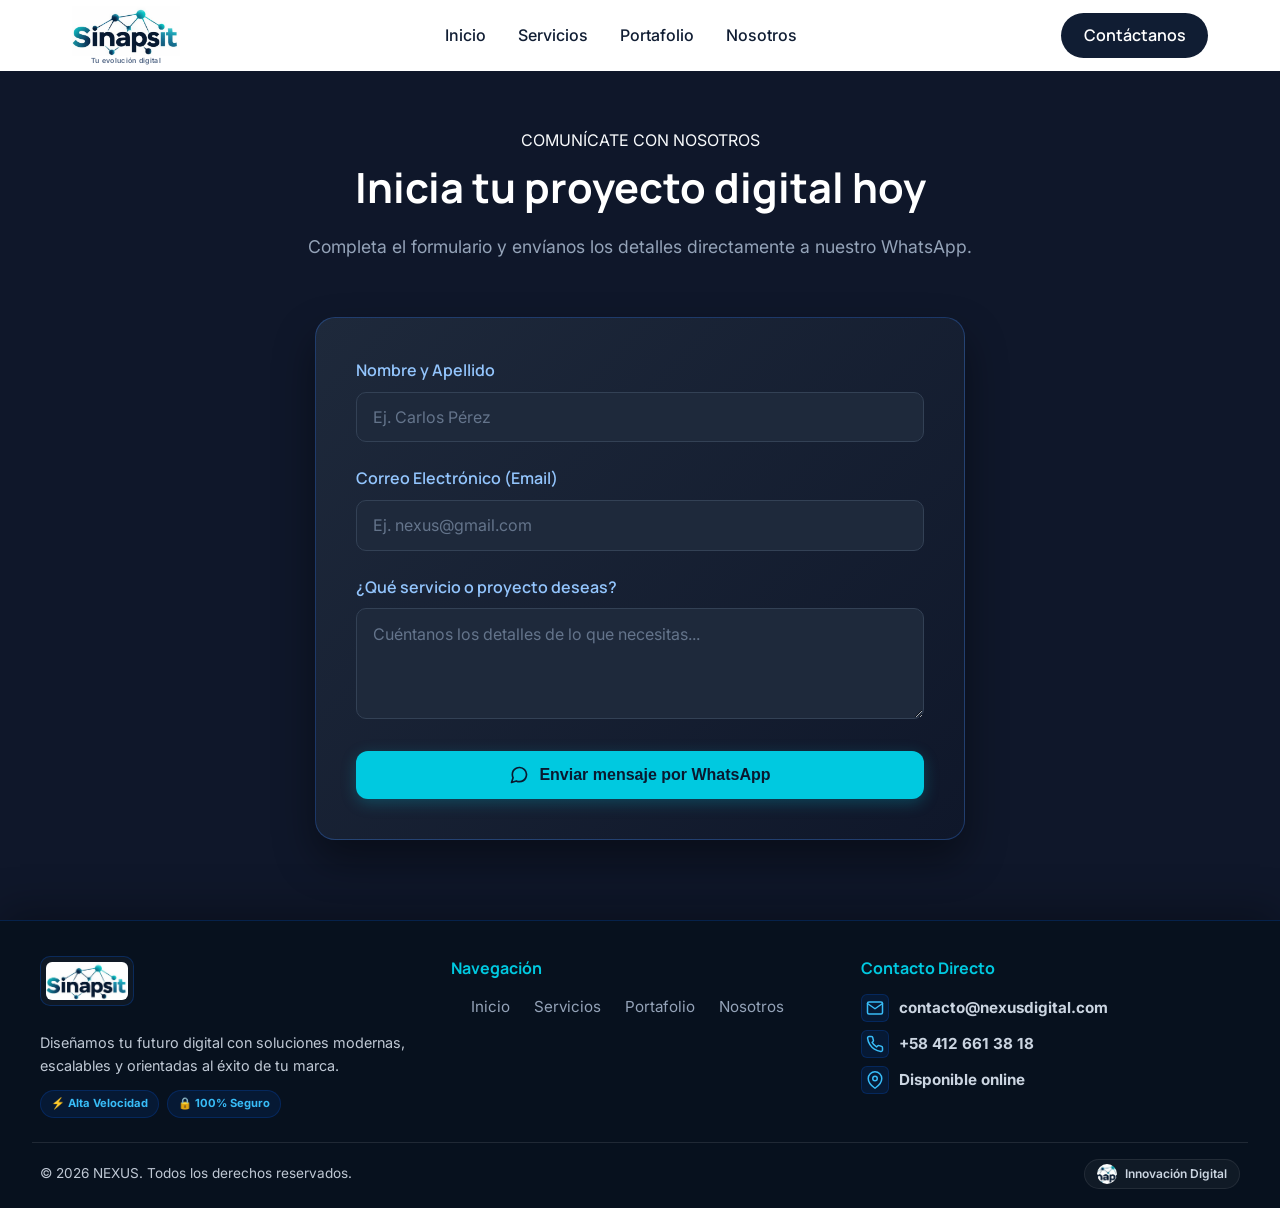
==== contacto.html @ a7766bc5 "actualizacionnombre" ====
<!DOCTYPE html>
<html lang="es">
<head>
    <meta charset="UTF-8">
    <meta name="viewport" content="width=device-width, initial-scale=1.0">
    <title>Contacto - NEXUS</title>
    <link rel="preconnect" href="https://fonts.googleapis.com">
    <link rel="preconnect" href="https://fonts.gstatic.com" crossorigin>
    <link href="https://fonts.googleapis.com/css2?family=Inter:wght@400;500;600&family=Manrope:wght@600;700;800&display=swap" rel="stylesheet">
    <link rel="stylesheet" href="style.css">
    <link rel="icon" type="image/jpeg" href="img/8.jpeg">
    <style>
        /* Estilo para el botón de WhatsApp idéntico al botón 'Comienza ahora' del inicio */
        .btn-whatsapp-custom {
            background: #00c9e0 !important; /* Azul claro */
            color: #0a192f !important;
            border: none;
            font-weight: 700;
            display: flex;
            align-items: center;
            justify-content: center;
            gap: 10px;
            padding: 14px 28px;
            border-radius: 12px;
            cursor: pointer;
            width: 100%;
            font-size: 1rem;
            transition: all 0.3s ease !important;
            box-shadow: 0 4px 15px rgba(0, 201, 224, 0.25);
        }

        .btn-whatsapp-custom:hover,
        .btn-whatsapp-custom:active {
            background: #ffffff !important; /* Cambia a blanco */
            color: #0a192f !important;
            box-shadow: 0 6px 20px rgba(255, 255, 255, 0.4);
            transform: translateY(-2px);
        }
    </style>
</head>
<body class="contact-page-body">

    <!-- HEADER / NAVEGACIÓN -->
    <header class="header" id="header">
        <div class="nav-container">
            <a href="index.html" class="logo">
                <div class="logo-wrapper-custom">
                   <img src="img/8.jpeg" alt="NEXUS Logo" class="logo-img">
                    <span class="logo-text-subtitle">Tu evolución digital</span>
                </div>
            </a>
            <nav class="nav-menu" id="navMenu">
                <a href="index.html" class="nav-link">Inicio</a>
                <a href="servicios.html" class="nav-link">Servicios</a>
                <a href="portafolio.html" class="nav-link">Portafolio</a>
                <a href="nosotros.html" class="nav-link">Nosotros</a>
                <a href="contacto.html" class="nav-link mobile-only-link active">Contáctanos</a>
            </nav>
            <a href="contacto.html" class="btn-contacto active">Contáctanos</a>
            <div class="menu-toggle" id="menuToggle">
                <span></span>
                <span></span>
                <span></span>
            </div>
        </div>
    </header>

    <!-- SECCIÓN DE CONTACTO CON ANIMACIONES DINÁMICAS -->
    <main class="page-container" style="padding: 8rem 1rem 5rem 1rem;">
        <div class="section-title contact-title-anim">
            <span class="badge-subtitle">COMUNÍCATE CON NOSOTROS</span>
            <h2 style="color: #ffffff;">Inicia tu proyecto digital hoy</h2>
            <p style="color: #94a3b8;">Completa el formulario y envíanos los detalles directamente a nuestro WhatsApp.</p>
        </div>

        <div class="contact-form-container-blue contact-form-anim">
            <form id="whatsappForm" class="modern-form-blue">
                <div class="form-group">
                    <label for="nombre">Nombre y Apellido</label>
                    <input type="text" id="nombre" placeholder="Ej. Carlos Pérez" required>
                </div>

                <div class="form-group">
                    <label for="email">Correo Electrónico (Email)</label>
                    <input type="email" id="email" placeholder="Ej. nexus@gmail.com" required>
                </div>

                <div class="form-group">
                    <label for="desea">¿Qué servicio o proyecto deseas?</label>
                    <textarea id="desea" rows="4" placeholder="Cuéntanos los detalles de lo que necesitas..." required></textarea>
                </div>

                <button type="submit" class="btn-whatsapp-custom">
                    <!-- Icono SVG de WhatsApp -->
                    <svg xmlns="http://www.w3.org/2000/svg" width="20" height="20" viewBox="0 0 24 24" fill="none" stroke="currentColor" stroke-width="2" stroke-linecap="round" stroke-linejoin="round"><path d="M21 11.5a8.38 8.38 0 0 1-.9 3.8 8.5 8.5 0 0 1-7.6 4.7 8.38 8.38 0 0 1-3.8-.9L3 21l1.9-5.7a8.38 8.38 0 0 1-.9-3.8 8.5 8.5 0 0 1 4.7-7.6 8.38 8.38 0 0 1 3.8-.9h.5a8.48 8.48 0 0 1 8 8v.5z"></path></svg>
                    Enviar mensaje por WhatsApp
                </button>
            </form>
        </div>
    </main>

    <!-- FOOTER MODERNO E INTERACTIVO -->
    <footer class="footer interactive-footer" id="contacto">
        <div class="footer-container">
            <div class="footer-brand footer-anim-item">
                <div class="footer-logo-box">
                    <img src="img/8.jpeg" alt="NEXUS Logo Principal" class="footer-logo-img">
                </div>
                <p>Diseñamos tu futuro digital con soluciones modernas, escalables y orientadas al éxito de tu marca.</p>
                <div class="footer-social-badges">
                    <span class="social-badge">⚡ Alta Velocidad</span>
                    <span class="social-badge">🔒 100% Seguro</span>
                </div>
            </div>
            
            <div class="footer-links footer-anim-item">
                <h4>Navegación</h4>
                <a href="index.html" class="footer-link-fx"><span>&rarr;</span> Inicio</a>
                <a href="servicios.html" class="footer-link-fx"><span>&rarr;</span> Servicios</a>
                <a href="portafolio.html" class="footer-link-fx"><span>&rarr;</span> Portafolio</a>
                <a href="nosotros.html" class="footer-link-fx"><span>&rarr;</span> Nosotros</a>
            </div>
            
            <div class="footer-contact footer-anim-item">
                <h4>Contacto Directo</h4>
                <p class="footer-contact-item">
                    <span class="contact-icon-wrap">
                        <svg xmlns="http://www.w3.org/2000/svg" width="18" height="18" viewBox="0 0 24 24" fill="none" stroke="currentColor" stroke-width="2" stroke-linecap="round" stroke-linejoin="round"><path d="M4 4h16c1.1 0 2 .9 2 2v12c0 1.1-.9 2-2 2H4c-1.1 0-2-.9-2-2V6c0-1.1.9-2 2-2z"></path><polyline points="22,6 12,13 2,6"></polyline></svg>
                    </span> 
                    <strong>contacto@nexusdigital.com</strong>
                </p>
                <p class="footer-contact-item">
                    <span class="contact-icon-wrap">
                        <svg xmlns="http://www.w3.org/2000/svg" width="18" height="18" viewBox="0 0 24 24" fill="none" stroke="currentColor" stroke-width="2" stroke-linecap="round" stroke-linejoin="round"><path d="M22 16.92v3a2 2 0 0 1-2.18 2 19.79 19.79 0 0 1-8.63-3.07 19.5 19.5 0 0 1-6-6 19.79 19.79 0 0 1-3.07-8.67A2 2 0 0 1 4.11 2h3a2 2 0 0 1 2 1.72 12.84 12.84 0 0 0 .7 2.81 2 2 0 0 1-.45 2.11L8.09 9.91a16 16 0 0 0 6 6l1.27-1.27a2 2 0 0 1 2.11-.45 12.84 12.84 0 0 0 2.81.7A2 2 0 0 1 22 16.92z"></path></svg>
                    </span> 
                    <strong>+58 412 661 38 18</strong>
                </p>
                <p class="footer-contact-item">
                    <span class="contact-icon-wrap">
                        <svg xmlns="http://www.w3.org/2000/svg" width="18" height="18" viewBox="0 0 24 24" fill="none" stroke="currentColor" stroke-width="2" stroke-linecap="round" stroke-linejoin="round"><path d="M21 10c0 7-9 13-9 13s-9-6-9-13a9 9 0 0 1 18 0z"></path><circle cx="12" cy="10" r="3"></circle></svg>
                    </span> 
                    <strong>Disponible online</strong>
                </p>
            </div>
        </div>
        
        <div class="footer-bottom">
            <div class="footer-bottom-content">
                <p>&copy; 2026 NEXUS. Todos los derechos reservados.</p>
                <div class="footer-secondary-logo">
                    <img src="img/8.jpeg" alt="NEXUS Sello" class="footer-mini-badge-logo">
                    <span>Innovación Digital</span>
                </div>
            </div>
        </div>
    </footer>

    <!-- SCRIPT PRINCIPAL PARA EL MENÚ HAMBURGUESA Y ENVÍO A WHATSAPP -->
    <script src="script.js"></script>
    <script>
        document.getElementById('whatsappForm').addEventListener('submit', function(e) {
            e.preventDefault();

            const nombre = document.getElementById('nombre').value;
            const email = document.getElementById('email').value;
            const desea = document.getElementById('desea').value;
            const telefono = "584126613818"; // Número de contacto configurado[cite: 5]

            const mensaje = `Hola, mi nombre es *${nombre}*.\nMi correo es: *${email}*.\n\n¿Qué servicio o proyecto deseo?\n_${desea}_`;
            const urlWhatsApp = `https://wa.me/${telefono}?text=${encodeURIComponent(mensaje)}`;

            window.open(urlWhatsApp, '_blank');
        });
    </script>
</body>
</html>
---- style.css ----
/* VARIABLES DE DISEÑO (Guía de Identidad NEXUS) */
:root {
    --azul-marino: #101D33;
    --turquesa: #00C9E0;
    --gris-plata: #BFC8D4;
    --blanco: #FFFFFF;
    --font-titles: 'Manrope', sans-serif;
    --font-text: 'Inter', sans-serif;
}

/* RESET Y ESTILOS GLOBALES */
* {
    margin: 0;
    padding: 0;
    box-sizing: border-box;
}

html {
    scroll-behavior: smooth;
}

body {
    font-family: var(--font-text);
    background-color: var(--blanco);
    color: var(--azul-marino);
    line-height: 1.6;
    overflow-x: hidden;
}

h1, h2, h3, h4 {
    font-family: var(--font-titles);
}

img {
    max-width: 100%;
    height: auto;
    display: block;
}

/* HEADER Y NAVEGACIÓN */
.header {
    position: fixed;
    top: 0;
    left: 0;
    width: 100%;
    background-color: var(--blanco);
    box-shadow: 0 2px 10px rgba(16, 29, 51, 0.05);
    z-index: 1000;
    transition: all 0.3s ease;
}

.nav-container {
    max-width: 1200px;
    margin: 0 auto;
    padding: 0.4rem 2rem;
    display: flex;
    align-items: center;
    justify-content: space-between;
}

.logo {
    text-decoration: none;
    display: flex;
    align-items: center;
}

.logo-wrapper-custom {
    display: flex;
    flex-direction: column;
    align-items: center;
    text-align: center;
}

.logo-wrapper-custom .logo-img {
    height: 50px;
    width: auto;
    object-fit: contain;
}

.logo-text-subtitle {
    font-family: var(--font-text);
    font-size: 7px;
    font-weight: 600;
    color: #556987;
    letter-spacing: 0.3px;
    white-space: nowrap;
    line-height: 1;
    margin-top: 1px;
}

.nav-menu {
    display: flex;
    gap: 2rem;
    align-items: center;
}

.nav-link {
    text-decoration: none;
    color: var(--azul-marino);
    font-weight: 500;
    transition: color 0.3s;
}

.nav-link:hover, .nav-link.active {
    color: var(--turquesa);
}

.btn-contacto {
    background-color: var(--azul-marino);
    color: var(--blanco);
    padding: 0.6rem 1.4rem;
    border-radius: 50px;
    text-decoration: none;
    font-family: var(--font-titles);
    font-weight: 600;
    transition: background 0.3s;
}

.btn-contacto:hover {
    background-color: var(--turquesa);
    color: var(--azul-marino);
}

.menu-toggle {
    display: none;
    flex-direction: column;
    gap: 5px;
    cursor: pointer;
}

.menu-toggle span {
    width: 25px;
    height: 3px;
    background-color: var(--azul-marino);
    transition: 0.3s;
}

/* CONTENEDORES Y TÍTULOS GENERALES */
.page-container {
    padding: 9rem 1.5rem 5rem;
    max-width: 1200px;
    margin: 0 auto;
    width: 100%;
}

.section-title {
    text-align: center;
    margin-bottom: 3.5rem;
}

.section-title h2 {
    font-size: clamp(2rem, 4vw, 2.6rem);
    color: var(--azul-marino);
    margin-bottom: 0.8rem;
}

.section-title p {
    color: #556987;
    font-size: 1.1rem;
}

/* SECCIÓN HERO (INDEX) */
.hero {
    position: relative;
    color: var(--blanco);
    padding: 9rem 1.5rem 5rem;
    min-height: 90vh;
    display: flex;
    align-items: center;
    overflow: hidden;
}

.hero-slider {
    position: absolute;
    top: 0;
    left: 0;
    width: 100%;
    height: 100%;
    z-index: 1;
}

.slide {
    position: absolute;
    top: 0;
    left: 0;
    width: 100%;
    height: 100%;
    background-size: cover;
    background-position: center;
    opacity: 0;
    transition: opacity 1s ease-in-out;
}

.slide.active {
    opacity: 1;
}

.hero-overlay {
    position: absolute;
    top: 0;
    left: 0;
    width: 100%;
    height: 100%;
    background: linear-gradient(135deg, rgba(16, 29, 51, 0.9) 0%, rgba(16, 29, 51, 0.75) 100%);
    z-index: 2;
}

.hero-container {
    position: relative;
    z-index: 3;
    max-width: 1200px;
    margin: 0 auto;
    display: grid;
    grid-template-columns: 1fr 1fr;
    gap: 3rem;
    align-items: center;
    width: 100%;
}

.hero-content h1 {
    font-size: clamp(2.3rem, 5vw, 3.2rem);
    font-weight: 800;
    line-height: 1.2;
    margin-bottom: 1.5rem;
}

.hero-content h1 span {
    color: var(--turquesa);
}

.hero-content p {
    font-size: 1.1rem;
    color: var(--gris-plata);
    margin-bottom: 2rem;
}

.btn-main {
    display: inline-block;
    background-color: var(--turquesa);
    color: var(--azul-marino);
    padding: 0.9rem 2rem;
    border-radius: 50px;
    text-decoration: none;
    font-family: var(--font-titles);
    font-weight: 700;
    box-shadow: 0 4px 15px rgba(0, 201, 224, 0.3);
    transition: transform 0.3s, background 0.3s;
}

.btn-main:hover {
    transform: translateY(-3px);
    background-color: var(--blanco);
}

.hero-visual {
    display: flex;
    justify-content: center;
}

/* CUADRÍCULAS GENERALES Y TARJETAS */
.cards-grid {
    display: grid;
    grid-template-columns: repeat(auto-fit, minmax(280px, 1fr));
    gap: 2rem;
}

.card-item {
    background: #fff;
    border: 1px solid #e2e8f0;
    border-radius: 16px;
    overflow: hidden;
    box-shadow: 0 4px 15px rgba(0,0,0,0.03);
    display: flex;
    flex-direction: column;
    transition: transform 0.3s, box-shadow 0.3s;
}

.card-item:hover {
    transform: translateY(-5px);
    box-shadow: 0 10px 25px rgba(16,29,51,0.08);
}

.card-body {
    padding: 2rem 1.8rem;
    display: flex;
    flex-direction: column;
    flex-grow: 1;
}

.card-body h3 {
    font-size: 1.4rem;
    color: var(--azul-marino);
    margin-bottom: 0.8rem;
}

.card-body p {
    color: #556987;
    font-size: 0.95rem;
    line-height: 1.6;
}

/* CATÁLOGO DETALLADO DE SERVICIOS */
.catalog-container {
    max-width: 950px;
    margin: 0 auto;
    display: flex;
    flex-direction: column;
    gap: 2.5rem;
}

.catalog-card {
    background: #fff;
    border: 1px solid #e2e8f0;
    border-radius: 16px;
    padding: 2.5rem;
    box-shadow: 0 4px 20px rgba(16,29,51,0.04);
}

.catalog-top {
    display: flex;
    justify-content: space-between;
    align-items: flex-start;
    flex-wrap: wrap;
    gap: 1rem;
    margin-bottom: 1.2rem;
}

.catalog-features-grid {
    display: grid;
    grid-template-columns: repeat(auto-fit, minmax(220px, 1fr));
    gap: 0.6rem;
    list-style: none;
    padding: 0;
    margin: 1.2rem 0;
}

.catalog-features-grid li {
    color: #556987;
    font-size: 0.95rem;
}

/* FOOTER COMPACTO Y MODERNO */
.footer.interactive-footer {
    background: #07111e;
    color: #cbd5e1;
    position: relative;
    overflow: hidden;
    border-top: 1px solid rgba(0, 102, 255, 0.2);
    box-shadow: 0 -10px 40px rgba(0, 0, 0, 0.3);
    padding: 2.2rem 2rem 1.2rem !important; /* Altura optimizada y compacta */
}

@keyframes fadeInUpFooter {
    from {
        opacity: 0;
        transform: translateY(20px);
    }
    to {
        opacity: 1;
        transform: translateY(0);
    }
}

.footer-anim-item {
    animation: fadeInUpFooter 0.8s cubic-bezier(0.16, 1, 0.3, 1) forwards;
}

.footer-container {
    max-width: 1200px;
    margin: 0 auto;
    display: grid;
    grid-template-columns: repeat(auto-fit, minmax(220px, 1fr));
    gap: 2rem;
    margin-bottom: 1.5rem !important; /* Espacio inferior más corto */
}

.footer-logo-box {
    display: inline-block;
    padding: 5px;
    background: rgba(255, 255, 255, 0.03);
    border: 1px solid rgba(0, 102, 255, 0.25);
    border-radius: 10px;
    margin-bottom: 0.6rem;
    transition: transform 0.4s ease, box-shadow 0.4s ease;
}

.footer-logo-box:hover {
    transform: translateY(-3px) scale(1.02);
    box-shadow: 0 8px 20px rgba(0, 102, 255, 0.3);
}

.footer-logo-img {
    max-height: 38px;
    width: auto;
    display: block;
    border-radius: 6px;
}

.footer-brand p {
    color: var(--gris-plata);
    margin-top: 0.5rem;
    margin-bottom: 0.8rem;
    font-size: 0.9rem;
}

.footer-social-badges {
    display: flex;
    gap: 8px;
    margin-top: 0.8rem;
}

.social-badge {
    font-size: 0.7rem;
    font-weight: 700;
    background: rgba(0, 102, 255, 0.1);
    color: #38bdf8;
    padding: 4px 10px;
    border-radius: 20px;
    border: 1px solid rgba(0, 102, 255, 0.2);
}

.footer-links h4, .footer-contact h4 {
    margin-bottom: 0.8rem;
    color: var(--turquesa);
    font-size: 1rem;
}

.footer-link-fx {
    position: relative;
    display: inline-flex;
    align-items: center;
    gap: 6px;
    color: #94a3b8;
    text-decoration: none;
    transition: all 0.3s ease;
    margin-bottom: 0.4rem;
    font-size: 0.95rem;
}

.footer-link-fx span {
    opacity: 0;
    transform: translateX(-10px);
    transition: all 0.3s ease;
    color: #00d2ff;
}

.footer-link-fx:hover {
    color: #ffffff;
    transform: translateX(6px);
}

.footer-link-fx:hover span {
    opacity: 1;
    transform: translateX(0);
}

.footer-contact-item {
    display: flex;
    align-items: center;
    gap: 10px;
    margin-bottom: 0.5rem;
    font-size: 0.95rem;
    transition: transform 0.3s ease, color 0.3s ease;
}

.contact-icon-wrap {
    display: inline-flex;
    align-items: center;
    justify-content: center;
    width: 28px;
    height: 28px;
    background: rgba(0, 102, 255, 0.1);
    color: #38bdf8;
    border-radius: 6px;
    border: 1px solid rgba(0, 102, 255, 0.2);
}

.footer-contact-item:hover {
    transform: translateX(4px);
    color: #ffffff;
}

.footer-contact-item:hover .contact-icon-wrap {
    background: #0066ff;
    color: #ffffff;
    border-color: #0066ff;
}

.footer-bottom {
    text-align: center;
    padding-top: 1rem !important; /* Franja inferior más delgada */
    border-top: 1px solid rgba(255, 255, 255, 0.1);
    color: var(--gris-plata);
    font-size: 0.85rem;
}

.footer-bottom-content {
    display: flex;
    justify-content: space-between;
    align-items: center;
    flex-wrap: wrap;
    gap: 1rem;
    max-width: 1200px;
    margin: 0 auto;
}

.footer-secondary-logo {
    display: flex;
    align-items: center;
    gap: 8px;
    background: rgba(255, 255, 255, 0.04);
    padding: 4px 12px;
    border-radius: 30px;
    border: 1px solid rgba(255, 255, 255, 0.08);
}

.footer-mini-badge-logo {
    width: 20px;
    height: 20px;
    border-radius: 50%;
    object-fit: cover;
}

.footer-secondary-logo span {
    font-size: 0.75rem;
    font-weight: 600;
    color: #cbd5e1;
}

/* MEDIA QUERIES RESPONSIVE */
@media (max-width: 992px) {
    .hero-container {
        grid-template-columns: 1fr;
        text-align: center;
    }
    .hero-visual {
        display: none;
    }
}

@media (max-width: 768px) {
    .nav-menu {
        display: none;
        position: absolute;
        top: 100%;
        left: 0;
        width: 100%;
        background-color: var(--blanco);
        flex-direction: column;
        padding: 1.5rem;
        box-shadow: 0 10px 20px rgba(0,0,0,0.1);
        text-align: center;
        gap: 1rem;
    }
    .nav-menu.active {
        display: flex;
    }
    .menu-toggle {
        display: flex;
    }
    .btn-contacto {
        display: none;
    }
    .hero {
        padding-top: 8rem;
    }
    .hero-content h1 {
        font-size: 2.2rem;
    }
}

/* Enlace exclusivo para menú móvil */
.mobile-only-link {
    display: none !important;
}

@media (max-width: 768px) {
    .header .btn-contacto {
        display: none !important;
    }
    .mobile-only-link {
        display: block !important;
    }
}

/* EFECTOS DE APARICIÓN Y TARJETAS */
.reveal-text {
    opacity: 0;
    transform: translateY(25px);
    transition: opacity 0.6s ease-out, transform 0.6s ease-out;
    will-change: opacity, transform;
}

.reveal-text.active {
    opacity: 1;
    transform: translateY(0);
}

@keyframes heroFadeUp {
    0% { opacity: 0; transform: translateY(40px); }
    100% { opacity: 1; transform: translateY(0); }
}

.hero-title-anim {
    opacity: 0;
    animation: heroFadeUp 1s cubic-bezier(0.165, 0.84, 0.44, 1) 0.3s forwards;
}

.hero-text-anim {
    opacity: 0;
    animation: heroFadeUp 1s cubic-bezier(0.165, 0.84, 0.44, 1) 0.6s forwards;
}

.cards-grid-3-2 {
    display: grid;
    grid-template-columns: repeat(3, 1fr);
    gap: 2rem;
    max-width: 1200px;
    margin: 0 auto;
    padding: 2rem 1rem;
}

.cards-grid-3-2 .dynamic-card:nth-child(4) {
    grid-column: 1 / 2;
}

@media (max-width: 1024px) {
    .cards-grid-3-2 {
        grid-template-columns: repeat(2, 1fr);
    }
    .cards-grid-3-2 .dynamic-card:nth-child(4) {
        grid-column: auto;
    }
}

@media (max-width: 768px) {
    .cards-grid-3-2 {
        grid-template-columns: 1fr;
    }
}

.dynamic-card {
    background: #ffffff;
    border-radius: 16px;
    padding: 1.5rem;
    box-shadow: 0 10px 30px rgba(0, 0, 0, 0.04);
    transition: transform 0.4s cubic-bezier(0.165, 0.84, 0.44, 1), box-shadow 0.4s cubic-bezier(0.165, 0.84, 0.44, 1);
    border-top: 4px solid #2563eb;
    border-left: 1px solid rgba(37, 99, 235, 0.1);
    border-right: 1px solid rgba(37, 99, 235, 0.1);
    border-bottom: 1px solid rgba(37, 99, 235, 0.1);
}

.dynamic-card:hover {
    transform: translateY(-8px);
    box-shadow: 0 20px 40px rgba(37, 99, 235, 0.12);
}

.card-link {
    display: inline-block;
    margin-top: 1.2rem;
    font-weight: 600;
    color: #2563eb;
    text-decoration: none;
    transition: color 0.3s ease, transform 0.3s ease;
}

.card-link:hover {
    color: #1d4ed8;
    transform: translateX(4px);
}

/* ESTILOS DE CONTACTO */
.contact-page-body {
    background: #0f172a;
    color: #f8fafc;
}

.contact-form-container-blue {
    max-width: 650px;
    margin: 0 auto;
    background: linear-gradient(135deg, #1e293b 0%, #0f172a 100%);
    padding: 2.5rem;
    border-radius: 20px;
    box-shadow: 0 20px 40px rgba(0, 0, 0, 0.4);
    border: 1px solid rgba(59, 130, 246, 0.3);
}

.modern-form-blue .form-group {
    margin-bottom: 1.5rem;
}

.modern-form-blue label {
    display: block;
    font-weight: 600;
    margin-bottom: 0.5rem;
    color: #93c5fd;
    font-family: 'Manrope', sans-serif;
}

.modern-form-blue input,
.modern-form-blue textarea {
    width: 100%;
    padding: 0.9rem 1rem;
    border: 1px solid #334155;
    border-radius: 10px;
    font-size: 1rem;
    font-family: 'Inter', sans-serif;
    transition: all 0.3s ease;
    background: #1e293b;
    color: #ffffff;
}

.modern-form-blue input::placeholder,
.modern-form-blue textarea::placeholder {
    color: #64748b;
}

.modern-form-blue input:focus,
.modern-form-blue textarea:focus {
    outline: none;
    border-color: #3b82f6;
    background: #0f172a;
    box-shadow: 0 0 0 3px rgba(59, 130, 246, 0.25);
}

@keyframes fadeInUpContact {
    0% { opacity: 0; transform: translateY(35px); }
    100% { opacity: 1; transform: translateY(0); }
}

.contact-title-anim {
    opacity: 0;
    animation: fadeInUpContact 1s cubic-bezier(0.165, 0.84, 0.44, 1) 0.2s forwards;
}

.contact-form-anim {
    opacity: 0;
    animation: fadeInUpContact 1s cubic-bezier(0.165, 0.84, 0.44, 1) 0.5s forwards;
    transition: transform 0.4s ease, box-shadow 0.4s ease;
}

.contact-form-anim:hover {
    transform: translateY(-5px);
    box-shadow: 0 25px 50px rgba(0, 0, 0, 0.5);
}
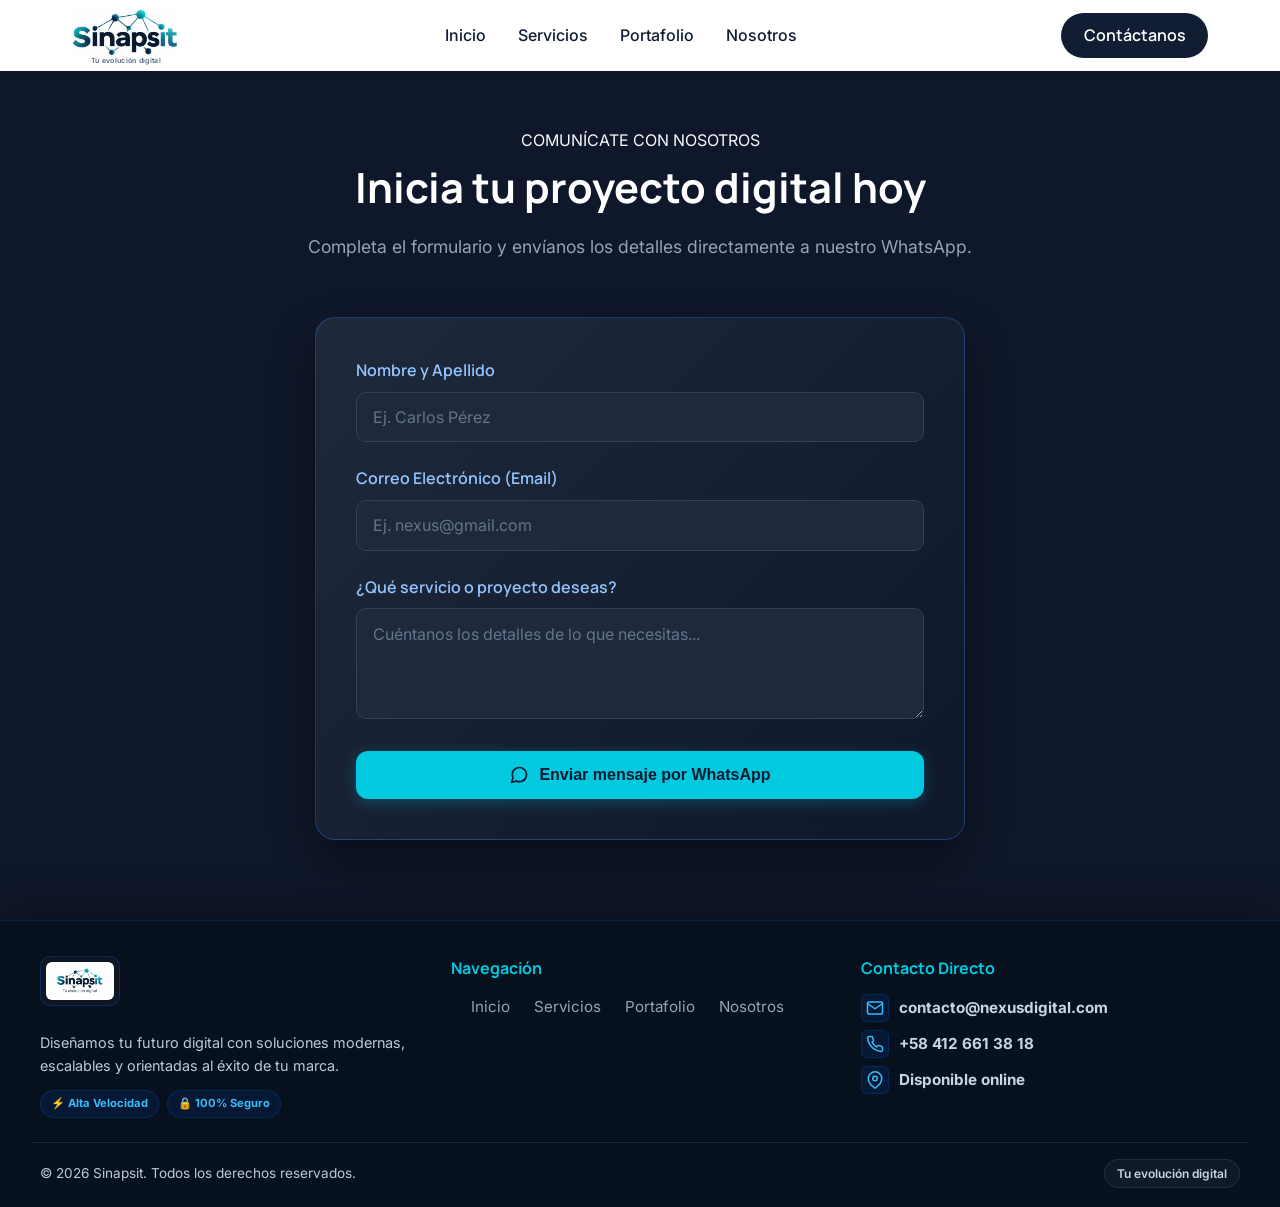
==== commit 60231f88: "fino" ====
--- a/contacto.html
+++ b/contacto.html
@@ -3,7 +3,7 @@
 <head>
     <meta charset="UTF-8">
     <meta name="viewport" content="width=device-width, initial-scale=1.0">
-    <title>Contacto - NEXUS</title>
+    <title>Contacto - Sinapsit</title>
     <link rel="preconnect" href="https://fonts.googleapis.com">
     <link rel="preconnect" href="https://fonts.gstatic.com" crossorigin>
     <link href="https://fonts.googleapis.com/css2?family=Inter:wght@400;500;600&family=Manrope:wght@600;700;800&display=swap" rel="stylesheet">
@@ -104,7 +104,7 @@
         <div class="footer-container">
             <div class="footer-brand footer-anim-item">
                 <div class="footer-logo-box">
-                    <img src="img/8.jpeg" alt="NEXUS Logo Principal" class="footer-logo-img">
+                    <img src="img/9.jpeg" alt="NEXUS Logo Principal" class="footer-logo-img">
                 </div>
                 <p>Diseñamos tu futuro digital con soluciones modernas, escalables y orientadas al éxito de tu marca.</p>
                 <div class="footer-social-badges">
@@ -146,10 +146,10 @@
         
         <div class="footer-bottom">
             <div class="footer-bottom-content">
-                <p>&copy; 2026 NEXUS. Todos los derechos reservados.</p>
+                <p>&copy; 2026 Sinapsit. Todos los derechos reservados.</p>
                 <div class="footer-secondary-logo">
-                    <img src="img/8.jpeg" alt="NEXUS Sello" class="footer-mini-badge-logo">
-                    <span>Innovación Digital</span>
+                    
+                    <span>Tu evolución digital</span>
                 </div>
             </div>
         </div>
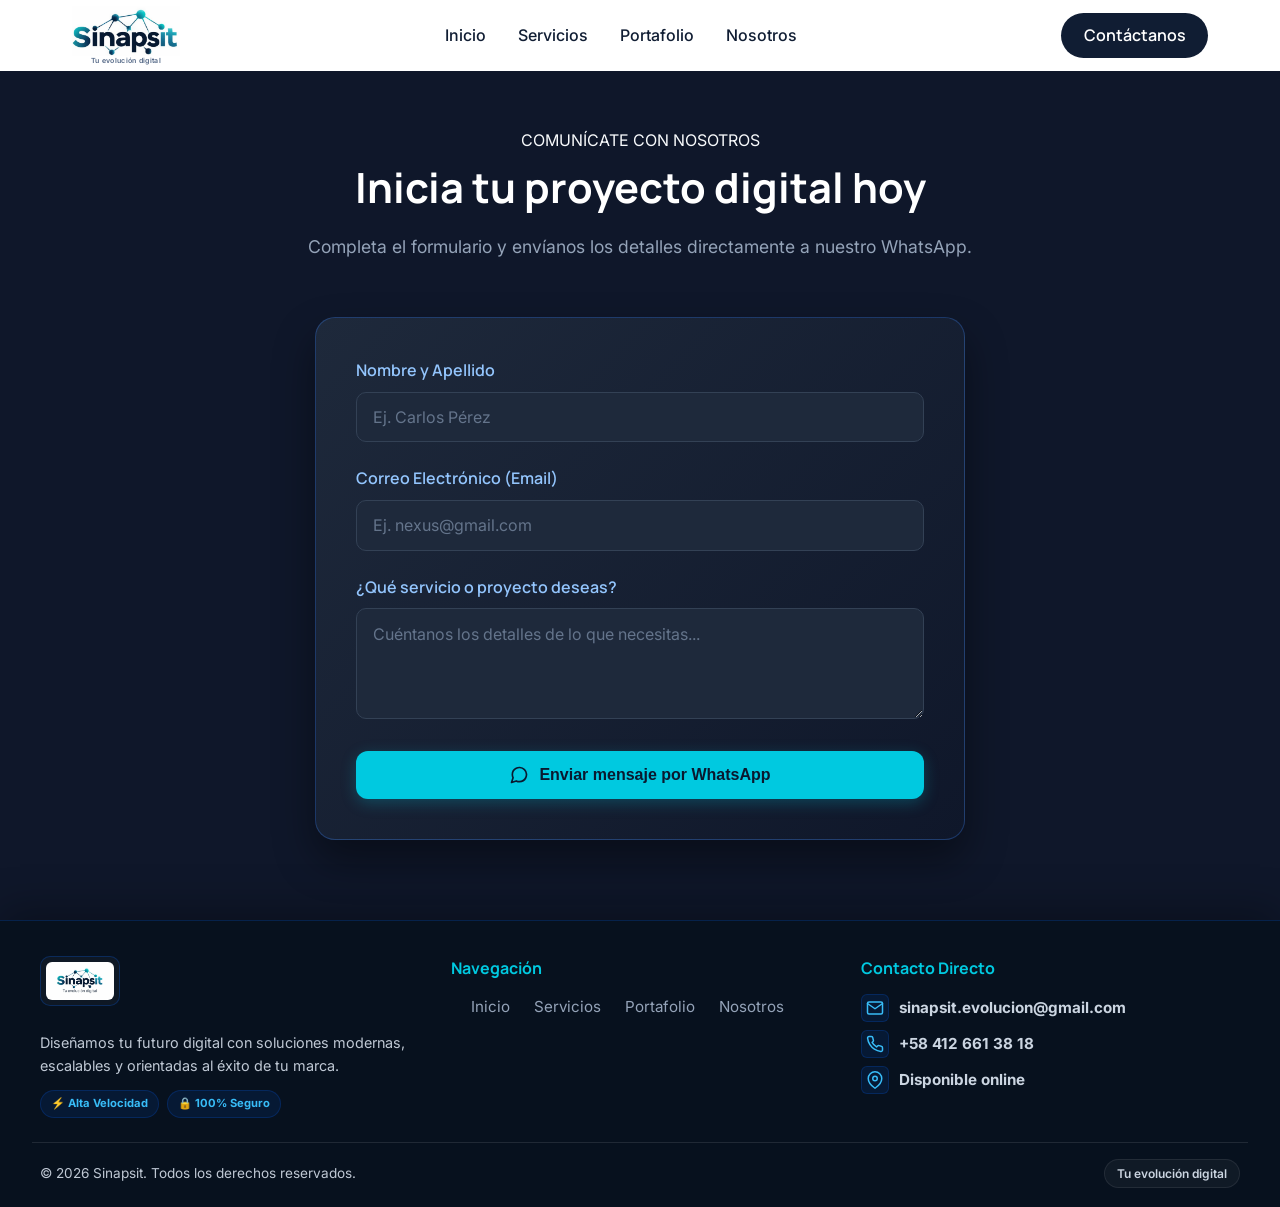
==== commit 0fe8f4ba: "finnnn" ====
--- a/contacto.html
+++ b/contacto.html
@@ -127,7 +127,7 @@
                     <span class="contact-icon-wrap">
                         <svg xmlns="http://www.w3.org/2000/svg" width="18" height="18" viewBox="0 0 24 24" fill="none" stroke="currentColor" stroke-width="2" stroke-linecap="round" stroke-linejoin="round"><path d="M4 4h16c1.1 0 2 .9 2 2v12c0 1.1-.9 2-2 2H4c-1.1 0-2-.9-2-2V6c0-1.1.9-2 2-2z"></path><polyline points="22,6 12,13 2,6"></polyline></svg>
                     </span> 
-                    <strong>contacto@nexusdigital.com</strong>
+                    <strong>sinapsit.evolucion@gmail.com</strong>
                 </p>
                 <p class="footer-contact-item">
                     <span class="contact-icon-wrap">
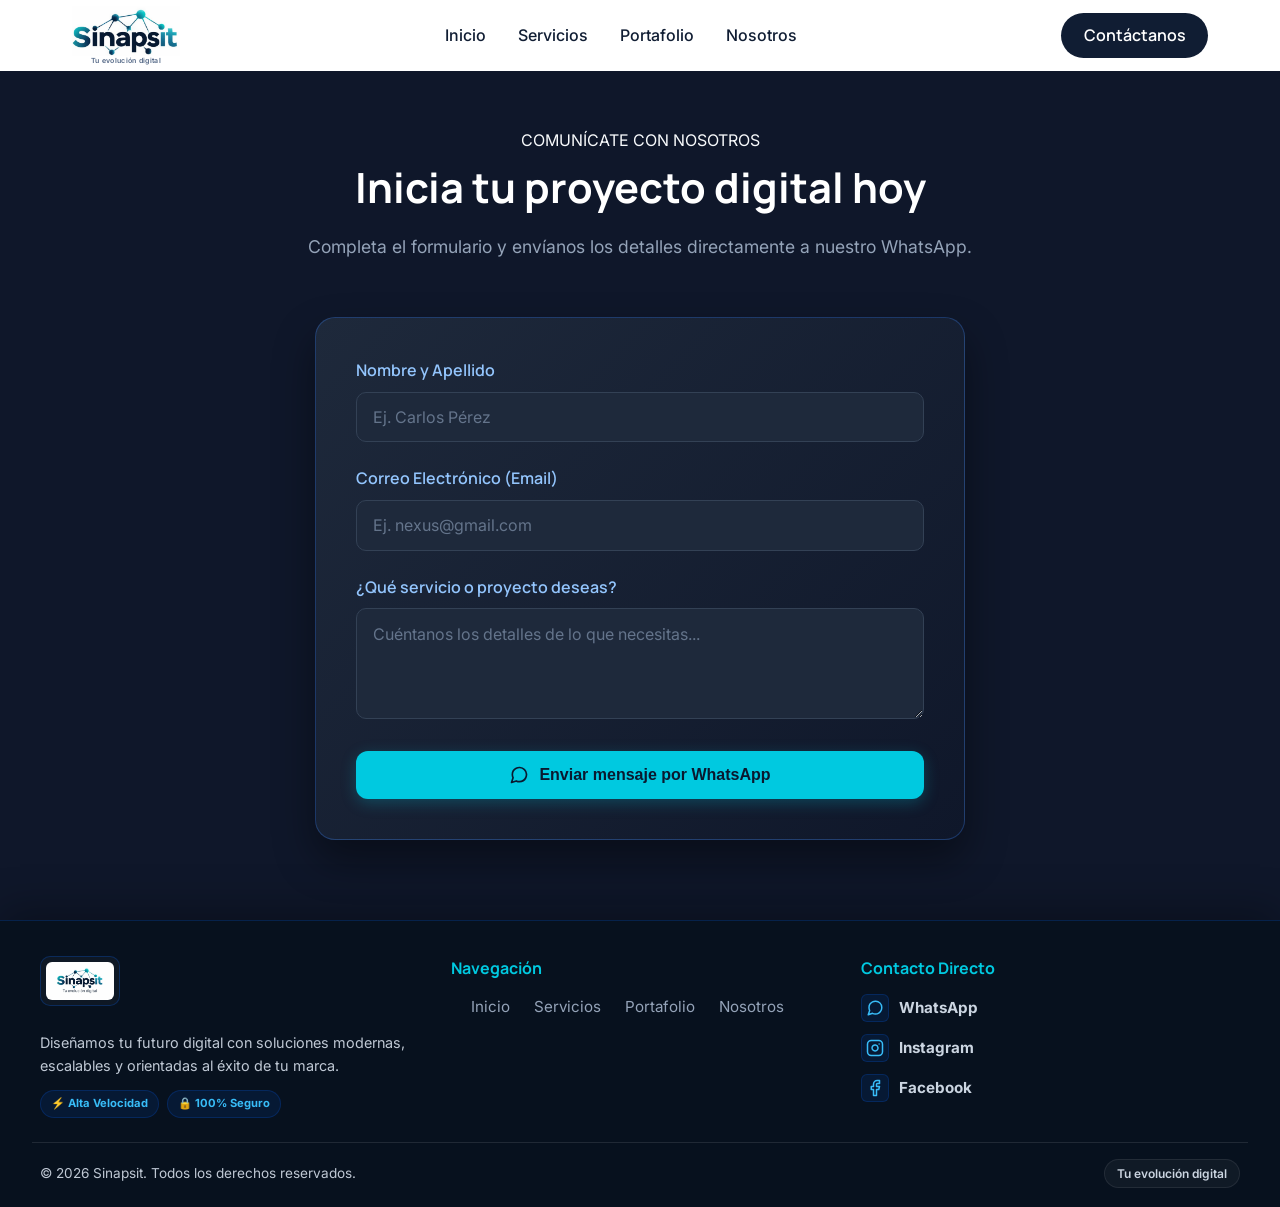
==== commit 5b267f15: "actuuu" ====
--- a/contacto.html
+++ b/contacto.html
@@ -123,24 +123,27 @@
             
             <div class="footer-contact footer-anim-item">
                 <h4>Contacto Directo</h4>
-                <p class="footer-contact-item">
+                <a href="https://wa.me/584126613818?text=Hola,%20me%20interesan%20sus%20servicios%20digitales" target="_blank" class="footer-contact-item" style="text-decoration: none; display: flex; align-items: center; gap: 10px; margin-bottom: 12px; color: inherit; transition: opacity 0.2s;">
                     <span class="contact-icon-wrap">
-                        <svg xmlns="http://www.w3.org/2000/svg" width="18" height="18" viewBox="0 0 24 24" fill="none" stroke="currentColor" stroke-width="2" stroke-linecap="round" stroke-linejoin="round"><path d="M4 4h16c1.1 0 2 .9 2 2v12c0 1.1-.9 2-2 2H4c-1.1 0-2-.9-2-2V6c0-1.1.9-2 2-2z"></path><polyline points="22,6 12,13 2,6"></polyline></svg>
+                        <!-- Icono de WhatsApp -->
+                        <svg xmlns="http://www.w3.org/2000/svg" width="18" height="18" viewBox="0 0 24 24" fill="none" stroke="currentColor" stroke-width="2" stroke-linecap="round" stroke-linejoin="round"><path d="M21 11.5a8.38 8.38 0 0 1-.9 3.8 8.5 8.5 0 0 1-7.6 4.7 8.38 8.38 0 0 1-3.8-.9L3 21l1.9-5.7a8.38 8.38 0 0 1-.9-3.8 8.5 8.5 0 0 1 4.7-7.6 8.38 8.38 0 0 1 3.8-.9h.5a8.48 8.48 0 0 1 8 8v.5z"></path></svg>
                     </span> 
-                    <strong>sinapsit.evolucion@gmail.com</strong>
-                </p>
-                <p class="footer-contact-item">
+                    <strong>WhatsApp</strong>
+                </a>
+                <a href="https://instagram.com/sinapsit.digital" target="_blank" class="footer-contact-item" style="text-decoration: none; display: flex; align-items: center; gap: 10px; margin-bottom: 12px; color: inherit; transition: opacity 0.2s;">
                     <span class="contact-icon-wrap">
-                        <svg xmlns="http://www.w3.org/2000/svg" width="18" height="18" viewBox="0 0 24 24" fill="none" stroke="currentColor" stroke-width="2" stroke-linecap="round" stroke-linejoin="round"><path d="M22 16.92v3a2 2 0 0 1-2.18 2 19.79 19.79 0 0 1-8.63-3.07 19.5 19.5 0 0 1-6-6 19.79 19.79 0 0 1-3.07-8.67A2 2 0 0 1 4.11 2h3a2 2 0 0 1 2 1.72 12.84 12.84 0 0 0 .7 2.81 2 2 0 0 1-.45 2.11L8.09 9.91a16 16 0 0 0 6 6l1.27-1.27a2 2 0 0 1 2.11-.45 12.84 12.84 0 0 0 2.81.7A2 2 0 0 1 22 16.92z"></path></svg>
+                        <!-- Icono de Instagram -->
+                        <svg xmlns="http://www.w3.org/2000/svg" width="18" height="18" viewBox="0 0 24 24" fill="none" stroke="currentColor" stroke-width="2" stroke-linecap="round" stroke-linejoin="round"><rect x="2" y="2" width="20" height="20" rx="5" ry="5"></rect><path d="M16 11.37A4 4 0 1 1 12.63 8 4 4 0 0 1 16 11.37z"></path><line x1="17.5" y1="6.5" x2="17.51" y2="6.5"></line></svg>
                     </span> 
-                    <strong>+58 412 661 38 18</strong>
-                </p>
-                <p class="footer-contact-item">
+                    <strong>Instagram</strong>
+                </a>
+                <a href="https://www.facebook.com/share/19xoFse7zA/" target="_blank" class="footer-contact-item" style="text-decoration: none; display: flex; align-items: center; gap: 10px; color: inherit; transition: opacity 0.2s;">
                     <span class="contact-icon-wrap">
-                        <svg xmlns="http://www.w3.org/2000/svg" width="18" height="18" viewBox="0 0 24 24" fill="none" stroke="currentColor" stroke-width="2" stroke-linecap="round" stroke-linejoin="round"><path d="M21 10c0 7-9 13-9 13s-9-6-9-13a9 9 0 0 1 18 0z"></path><circle cx="12" cy="10" r="3"></circle></svg>
+                        <!-- Icono de Facebook -->
+                        <svg xmlns="http://www.w3.org/2000/svg" width="18" height="18" viewBox="0 0 24 24" fill="none" stroke="currentColor" stroke-width="2" stroke-linecap="round" stroke-linejoin="round"><path d="M18 2h-3a5 5 0 0 0-5 5v3H7v4h3v8h4v-8h3l1-4h-4V7a1 1 0 0 1 1-1h3z"></path></svg>
                     </span> 
-                    <strong>Disponible online</strong>
-                </p>
+                    <strong>Facebook</strong>
+                </a>
             </div>
         </div>
         
--- a/style.css
+++ b/style.css
@@ -743,4 +743,101 @@
 .contact-form-anim:hover {
     transform: translateY(-5px);
     box-shadow: 0 25px 50px rgba(0, 0, 0, 0.5);
-}+}
+
+
+
+/* Animación de flotación continua para las tarjetas */
+@keyframes floatingCard {
+    0% {
+        transform: translateY(0px);
+        box-shadow: 0 10px 30px rgba(0, 0, 0, 0.03);
+    }
+    50% {
+        transform: translateY(-8px); /* Altura de flotación */
+        box-shadow: 0 18px 40px rgba(0, 102, 255, 0.12); /* Sombra dinámica al flotar */
+    }
+    100% {
+        transform: translateY(0px);
+        box-shadow: 0 10px 30px rgba(0, 0, 0, 0.03);
+    }
+}
+
+.floating-card {
+    animation: floatingCard 4s ease-in-out infinite;
+    transition: border-color 0.3s ease, background-color 0.3s ease;
+}
+
+/* Efecto hover adicional opcional para cuando el usuario pase el mouse por encima */
+.floating-card:hover {
+    border-color: rgba(0, 102, 255, 0.35);
+}
+/* Animación y clases de flotación para tarjetas grandes y pequeñas */
+@keyframes floatingCard {
+    0% {
+        transform: translateY(0px);
+        box-shadow: 0 10px 30px rgba(0, 0, 0, 0.03);
+    }
+    50% {
+        transform: translateY(-8px);
+        box-shadow: 0 18px 40px rgba(0, 102, 255, 0.12);
+    }
+    100% {
+        transform: translateY(0px);
+        box-shadow: 0 10px 30px rgba(0, 0, 0, 0.03);
+    }
+}
+
+.floating-catalog-card {
+    animation: floatingCard 4s ease-in-out infinite;
+    transition: border-color 0.3s ease, background-color 0.3s ease;
+}
+
+.floating-catalog-card:hover {
+    border-color: rgba(0, 201, 224, 0.4);
+}
+
+.floating-card-small {
+    animation: floatingCard 4.5s ease-in-out infinite;
+    transition: border-color 0.3s ease, transform 0.3s ease;
+}
+
+.floating-card-small:hover {
+    transform: translateY(-12px);
+}
+/* Efecto de flotación para los elementos del footer y menú */
+@keyframes floatingItem {
+    0% {
+        transform: translateY(0px);
+    }
+    50% {
+        transform: translateY(-5px);
+    }
+    100% {
+        transform: translateY(0px);
+    }
+}
+
+/* Aplicar la flotación a las redes sociales del footer y enlaces del menú */
+.footer-contact-item, .nav-link {
+    animation: floatingItem 4s ease-in-out infinite;
+    transition: all 0.3s ease;
+}
+
+/* Retrasos escalonados opcionales para que no floten todos idénticos */
+.footer-contact-item:nth-child(2) { animation-delay: 0.5s; }
+.footer-contact-item:nth-child(3) { animation-delay: 1s; }
+.footer-contact-item:nth-child(4) { animation-delay: 1.5s; }
+
+/* Mantener el efecto azul y estilo activo al hacer clic o pasar el cursor */
+.footer-contact-item:hover, .footer-contact-item:active,
+.nav-link:hover, .nav-link:active, .nav-link.active {
+    color: #0066ff !important;
+}
+
+.footer-contact-item:hover .contact-icon-wrap,
+.footer-contact-item:active .contact-icon-wrap {
+    border-color: rgba(0, 102, 255, 0.6);
+    background-color: rgba(0, 102, 255, 0.08);
+    color: #0066ff !important;
+}
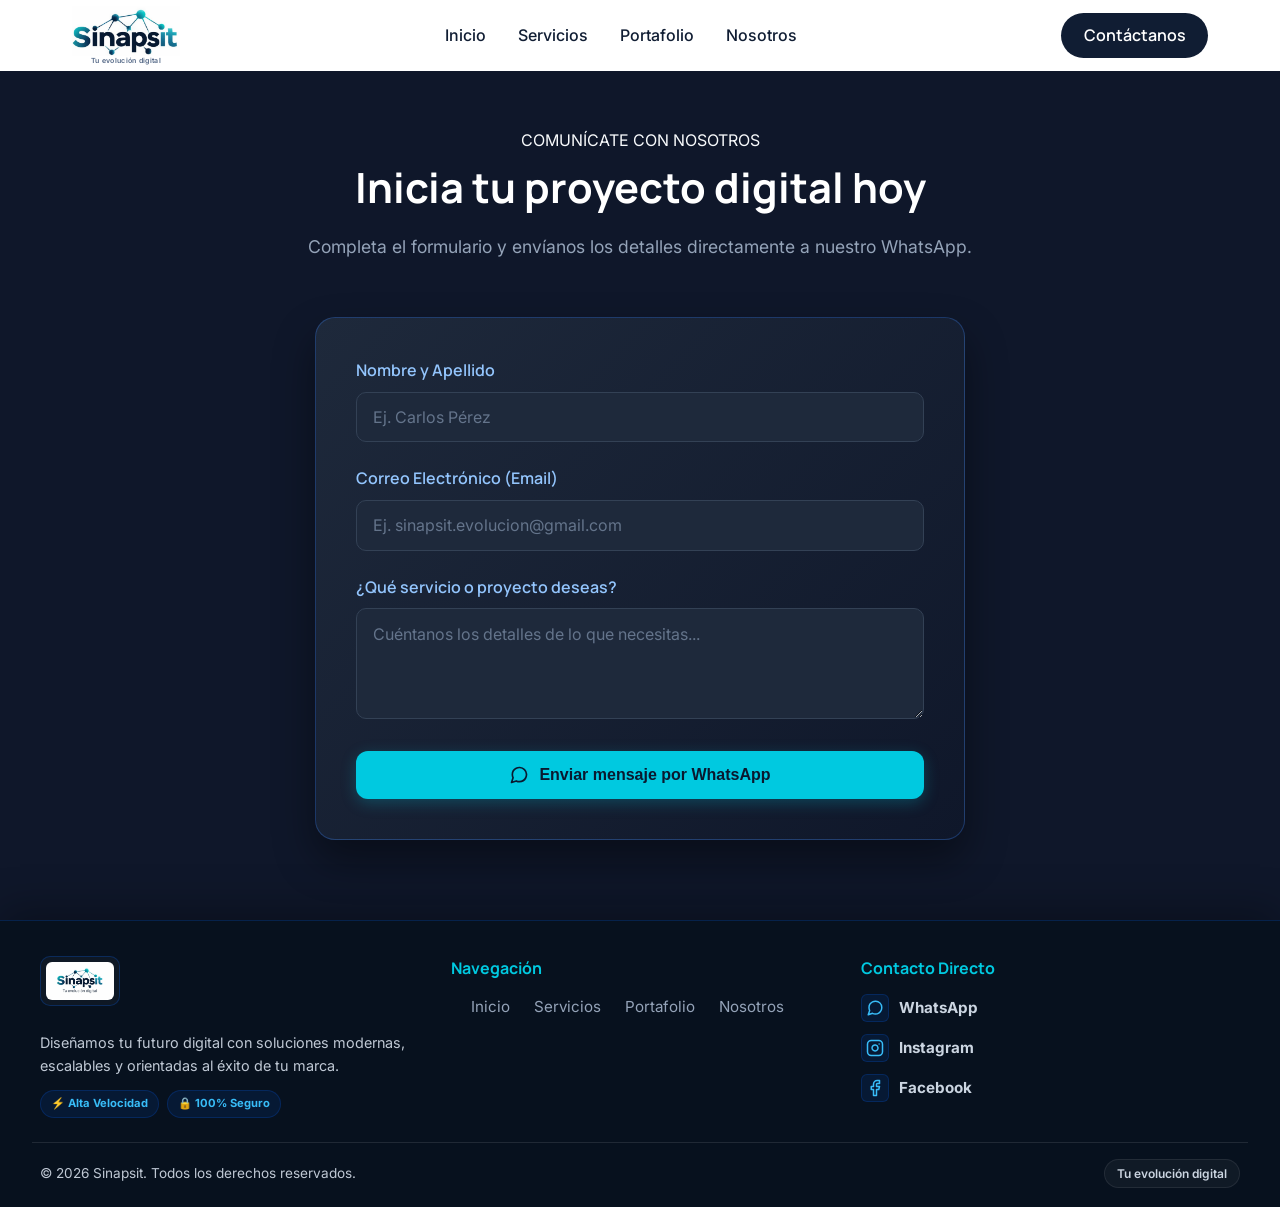
==== commit 34b7dd38: "acii" ====
--- a/contacto.html
+++ b/contacto.html
@@ -82,7 +82,7 @@
 
                 <div class="form-group">
                     <label for="email">Correo Electrónico (Email)</label>
-                    <input type="email" id="email" placeholder="Ej. nexus@gmail.com" required>
+                    <input type="email" id="email" placeholder="Ej. sinapsit.evolucion@gmail.com" required>
                 </div>
 
                 <div class="form-group">
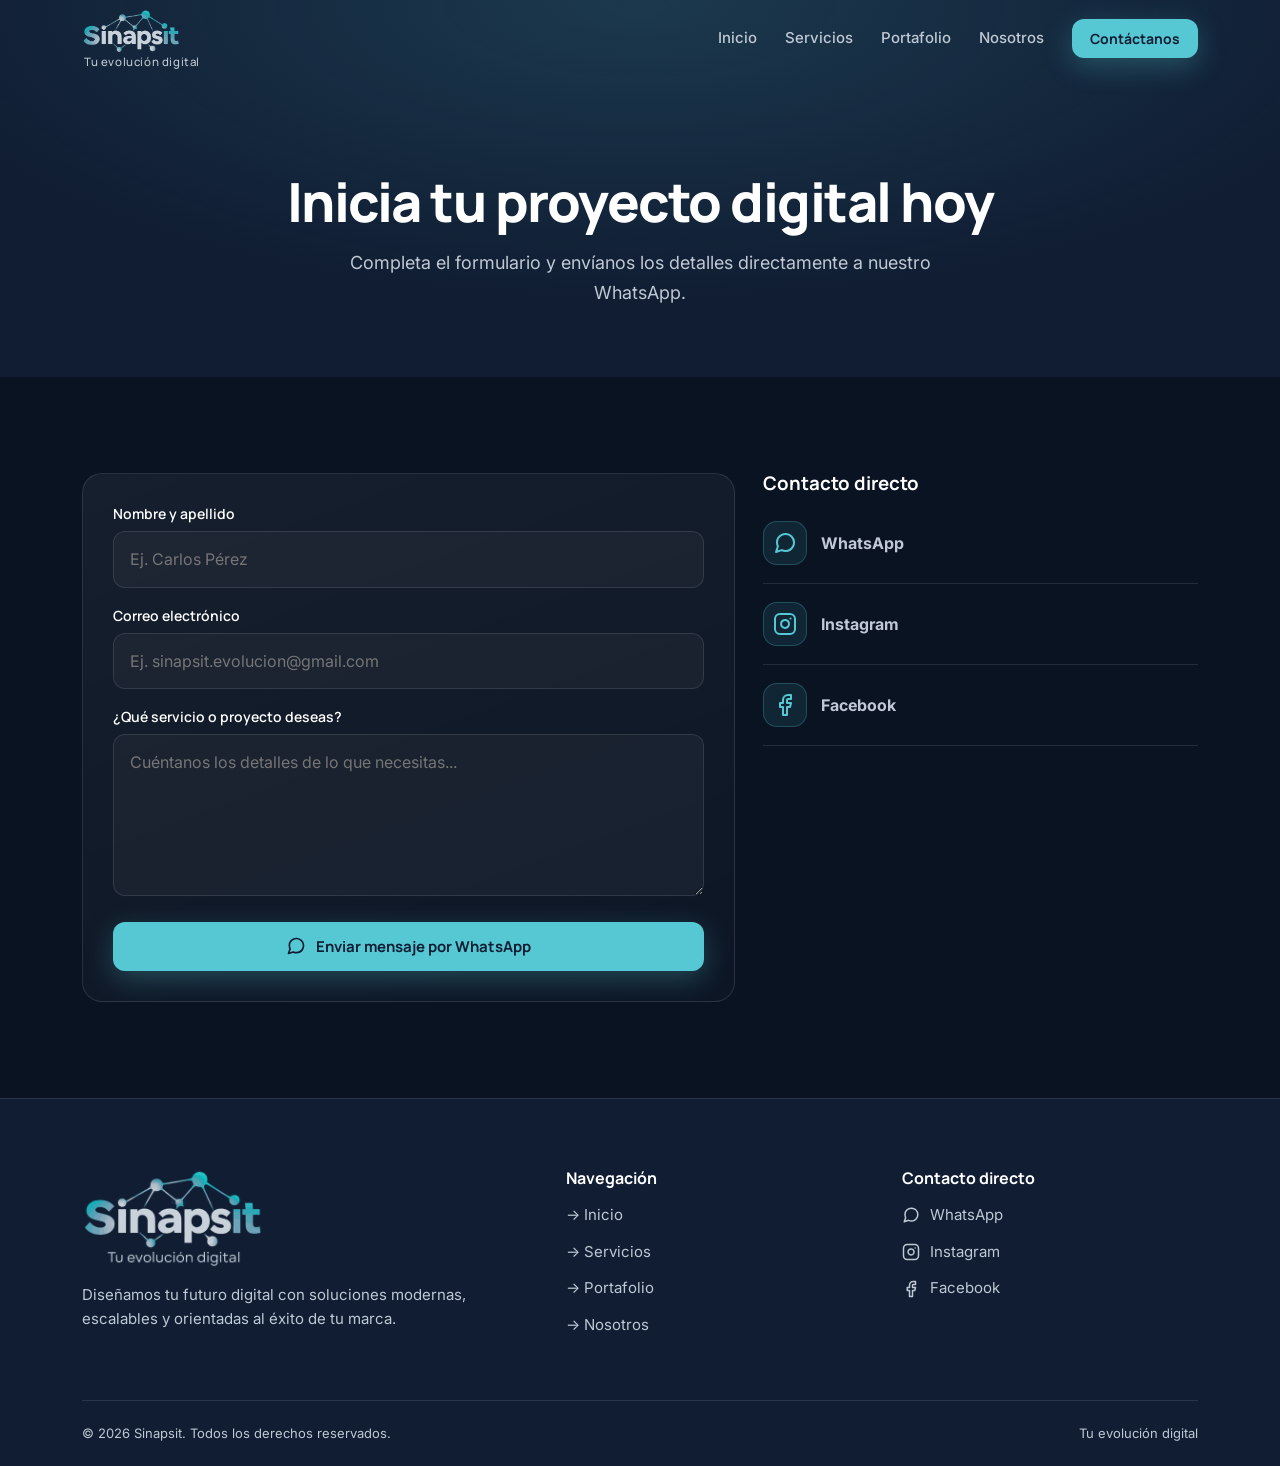
==== commit dd057bd8: "Actisinapsit2" ====
--- a/contacto.html
+++ b/contacto.html
@@ -1,179 +1,23 @@
 <!DOCTYPE html>
-<html lang="es">
-<head>
-    <meta charset="UTF-8">
-    <meta name="viewport" content="width=device-width, initial-scale=1.0">
-    <title>Contacto - Sinapsit</title>
-    <link rel="preconnect" href="https://fonts.googleapis.com">
-    <link rel="preconnect" href="https://fonts.gstatic.com" crossorigin>
-    <link href="https://fonts.googleapis.com/css2?family=Inter:wght@400;500;600&family=Manrope:wght@600;700;800&display=swap" rel="stylesheet">
-    <link rel="stylesheet" href="style.css">
-    <link rel="icon" type="image/jpeg" href="img/8.jpeg">
-    <style>
-        /* Estilo para el botón de WhatsApp idéntico al botón 'Comienza ahora' del inicio */
-        .btn-whatsapp-custom {
-            background: #00c9e0 !important; /* Azul claro */
-            color: #0a192f !important;
-            border: none;
-            font-weight: 700;
-            display: flex;
-            align-items: center;
-            justify-content: center;
-            gap: 10px;
-            padding: 14px 28px;
-            border-radius: 12px;
-            cursor: pointer;
-            width: 100%;
-            font-size: 1rem;
-            transition: all 0.3s ease !important;
-            box-shadow: 0 4px 15px rgba(0, 201, 224, 0.25);
-        }
+<html lang="es"><head><meta charset="UTF-8"><meta name="viewport" content="width=device-width,initial-scale=1">
+<title>Contacto - Sinapsit</title><meta name="theme-color" content="#101D33">
+<link rel="preconnect" href="https://fonts.googleapis.com"><link rel="preconnect" href="https://fonts.gstatic.com" crossorigin>
+<link href="https://fonts.googleapis.com/css2?family=Inter:wght@400;500;600&family=Manrope:wght@600;700;800&display=swap" rel="stylesheet">
+<link rel="stylesheet" href="style.css"><link rel="icon" type="image/jpeg" href="img/logo-header.png"></head><body>
+<div class="pg"></div>
+<header class="hdr"><div class="wrap nav"><a href="index.html" class="logo"><span class="lg lh" role="img" aria-label="Sinapsit"></span><small class="tg">Tu evolución digital</small></a>
+<nav class="menu"><a href="index.html">Inicio</a><a href="servicios.html">Servicios</a><a href="portafolio.html">Portafolio</a><a href="nosotros.html">Nosotros</a></nav><a href="contacto.html" class="btn sm">Contáctanos</a>
+<button class="burger" aria-label="Menú"><i></i><i></i><i></i></button></div></header>
+<header class="ph2"><div class="wrap"><h1>Inicia tu proyecto digital hoy</h1><p>Completa el formulario y envíanos los detalles directamente a nuestro WhatsApp.</p></div></header><section><div class="wrap cg"><form id="wf" class="card form rv"><div><label for="n">Nombre y apellido</label><input id="n" placeholder="Ej. Carlos Pérez" required></div>
+<div><label for="m">Correo electrónico</label><input id="m" type="email" placeholder="Ej. sinapsit.evolucion@gmail.com" required></div>
+<div><label for="d">¿Qué servicio o proyecto deseas?</label><textarea id="d" rows="5" placeholder="Cuéntanos los detalles de lo que necesitas..." required></textarea></div>
+<button class="btn" type="submit"><svg width="20" height="20" viewBox="0 0 24 24" fill="none" stroke="currentColor" stroke-width="2" stroke-linecap="round" stroke-linejoin="round"><path d="M21 11.5a8.38 8.38 0 0 1-.9 3.8 8.5 8.5 0 0 1-7.6 4.7 8.38 8.38 0 0 1-3.8-.9L3 21l1.9-5.7a8.38 8.38 0 0 1-.9-3.8 8.5 8.5 0 0 1 4.7-7.6 8.38 8.38 0 0 1 3.8-.9h.5a8.48 8.48 0 0 1 8 8v.5z"/></svg> Enviar mensaje por WhatsApp</button></form>
+<div class="rv"><h3 style="margin-bottom:8px">Contacto directo</h3><a class="ci" href="https://wa.me/584126613818?text=Hola,%20me%20interesan%20sus%20servicios%20digitales" target="_blank" rel="noopener"><span class="ic"><svg width="24" height="24" viewBox="0 0 24 24" fill="none" stroke="currentColor" stroke-width="2" stroke-linecap="round" stroke-linejoin="round"><path d="M21 11.5a8.38 8.38 0 0 1-.9 3.8 8.5 8.5 0 0 1-7.6 4.7 8.38 8.38 0 0 1-3.8-.9L3 21l1.9-5.7a8.38 8.38 0 0 1-.9-3.8 8.5 8.5 0 0 1 4.7-7.6 8.38 8.38 0 0 1 3.8-.9h.5a8.48 8.48 0 0 1 8 8v.5z"/></svg></span><b>WhatsApp</b></a><a class="ci" href="https://instagram.com/sinapsit.digital" target="_blank" rel="noopener"><span class="ic"><svg width="24" height="24" viewBox="0 0 24 24" fill="none" stroke="currentColor" stroke-width="2" stroke-linecap="round" stroke-linejoin="round"><rect x="2" y="2" width="20" height="20" rx="5"/><path d="M16 11.37A4 4 0 1 1 12.63 8 4 4 0 0 1 16 11.37z"/><line x1="17.5" y1="6.5" x2="17.51" y2="6.5"/></svg></span><b>Instagram</b></a><a class="ci" href="https://www.facebook.com/share/19xoFse7zA/" target="_blank" rel="noopener"><span class="ic"><svg width="24" height="24" viewBox="0 0 24 24" fill="none" stroke="currentColor" stroke-width="2" stroke-linecap="round" stroke-linejoin="round"><path d="M18 2h-3a5 5 0 0 0-5 5v3H7v4h3v8h4v-8h3l1-4h-4V7a1 1 0 0 1 1-1h3z"/></svg></span><b>Facebook</b></a></div></div></section>
+<footer class="ft"><div class="wrap"><div class="ftg"><div><span class="lg lf" role="img" aria-label="Sinapsit - Tu evolución digital"></span><p>Diseñamos tu futuro digital con soluciones modernas, escalables y orientadas al éxito de tu marca.</p></div>
+<div class="l"><h4>Navegación</h4><a href="index.html">&rarr; Inicio</a><a href="servicios.html">&rarr; Servicios</a><a href="portafolio.html">&rarr; Portafolio</a><a href="nosotros.html">&rarr; Nosotros</a></div>
+<div class="l"><h4>Contacto directo</h4><a href="https://wa.me/584126613818?text=Hola,%20me%20interesan%20sus%20servicios%20digitales" target="_blank" rel="noopener"><svg width="18" height="18" viewBox="0 0 24 24" fill="none" stroke="currentColor" stroke-width="2" stroke-linecap="round" stroke-linejoin="round"><path d="M21 11.5a8.38 8.38 0 0 1-.9 3.8 8.5 8.5 0 0 1-7.6 4.7 8.38 8.38 0 0 1-3.8-.9L3 21l1.9-5.7a8.38 8.38 0 0 1-.9-3.8 8.5 8.5 0 0 1 4.7-7.6 8.38 8.38 0 0 1 3.8-.9h.5a8.48 8.48 0 0 1 8 8v.5z"/></svg> WhatsApp</a>
+<a href="https://instagram.com/sinapsit.digital" target="_blank" rel="noopener"><svg width="18" height="18" viewBox="0 0 24 24" fill="none" stroke="currentColor" stroke-width="2" stroke-linecap="round" stroke-linejoin="round"><rect x="2" y="2" width="20" height="20" rx="5"/><path d="M16 11.37A4 4 0 1 1 12.63 8 4 4 0 0 1 16 11.37z"/><line x1="17.5" y1="6.5" x2="17.51" y2="6.5"/></svg> Instagram</a>
+<a href="https://www.facebook.com/share/19xoFse7zA/" target="_blank" rel="noopener"><svg width="18" height="18" viewBox="0 0 24 24" fill="none" stroke="currentColor" stroke-width="2" stroke-linecap="round" stroke-linejoin="round"><path d="M18 2h-3a5 5 0 0 0-5 5v3H7v4h3v8h4v-8h3l1-4h-4V7a1 1 0 0 1 1-1h3z"/></svg> Facebook</a></div></div>
+<div class="fb"><span>&copy; 2026 Sinapsit. Todos los derechos reservados.</span><span>Tu evolución digital</span></div></div></footer>
 
-        .btn-whatsapp-custom:hover,
-        .btn-whatsapp-custom:active {
-            background: #ffffff !important; /* Cambia a blanco */
-            color: #0a192f !important;
-            box-shadow: 0 6px 20px rgba(255, 255, 255, 0.4);
-            transform: translateY(-2px);
-        }
-    </style>
-</head>
-<body class="contact-page-body">
-
-    <!-- HEADER / NAVEGACIÓN -->
-    <header class="header" id="header">
-        <div class="nav-container">
-            <a href="index.html" class="logo">
-                <div class="logo-wrapper-custom">
-                   <img src="img/8.jpeg" alt="NEXUS Logo" class="logo-img">
-                    <span class="logo-text-subtitle">Tu evolución digital</span>
-                </div>
-            </a>
-            <nav class="nav-menu" id="navMenu">
-                <a href="index.html" class="nav-link">Inicio</a>
-                <a href="servicios.html" class="nav-link">Servicios</a>
-                <a href="portafolio.html" class="nav-link">Portafolio</a>
-                <a href="nosotros.html" class="nav-link">Nosotros</a>
-                <a href="contacto.html" class="nav-link mobile-only-link active">Contáctanos</a>
-            </nav>
-            <a href="contacto.html" class="btn-contacto active">Contáctanos</a>
-            <div class="menu-toggle" id="menuToggle">
-                <span></span>
-                <span></span>
-                <span></span>
-            </div>
-        </div>
-    </header>
-
-    <!-- SECCIÓN DE CONTACTO CON ANIMACIONES DINÁMICAS -->
-    <main class="page-container" style="padding: 8rem 1rem 5rem 1rem;">
-        <div class="section-title contact-title-anim">
-            <span class="badge-subtitle">COMUNÍCATE CON NOSOTROS</span>
-            <h2 style="color: #ffffff;">Inicia tu proyecto digital hoy</h2>
-            <p style="color: #94a3b8;">Completa el formulario y envíanos los detalles directamente a nuestro WhatsApp.</p>
-        </div>
-
-        <div class="contact-form-container-blue contact-form-anim">
-            <form id="whatsappForm" class="modern-form-blue">
-                <div class="form-group">
-                    <label for="nombre">Nombre y Apellido</label>
-                    <input type="text" id="nombre" placeholder="Ej. Carlos Pérez" required>
-                </div>
-
-                <div class="form-group">
-                    <label for="email">Correo Electrónico (Email)</label>
-                    <input type="email" id="email" placeholder="Ej. sinapsit.evolucion@gmail.com" required>
-                </div>
-
-                <div class="form-group">
-                    <label for="desea">¿Qué servicio o proyecto deseas?</label>
-                    <textarea id="desea" rows="4" placeholder="Cuéntanos los detalles de lo que necesitas..." required></textarea>
-                </div>
-
-                <button type="submit" class="btn-whatsapp-custom">
-                    <!-- Icono SVG de WhatsApp -->
-                    <svg xmlns="http://www.w3.org/2000/svg" width="20" height="20" viewBox="0 0 24 24" fill="none" stroke="currentColor" stroke-width="2" stroke-linecap="round" stroke-linejoin="round"><path d="M21 11.5a8.38 8.38 0 0 1-.9 3.8 8.5 8.5 0 0 1-7.6 4.7 8.38 8.38 0 0 1-3.8-.9L3 21l1.9-5.7a8.38 8.38 0 0 1-.9-3.8 8.5 8.5 0 0 1 4.7-7.6 8.38 8.38 0 0 1 3.8-.9h.5a8.48 8.48 0 0 1 8 8v.5z"></path></svg>
-                    Enviar mensaje por WhatsApp
-                </button>
-            </form>
-        </div>
-    </main>
-
-    <!-- FOOTER MODERNO E INTERACTIVO -->
-    <footer class="footer interactive-footer" id="contacto">
-        <div class="footer-container">
-            <div class="footer-brand footer-anim-item">
-                <div class="footer-logo-box">
-                    <img src="img/9.jpeg" alt="NEXUS Logo Principal" class="footer-logo-img">
-                </div>
-                <p>Diseñamos tu futuro digital con soluciones modernas, escalables y orientadas al éxito de tu marca.</p>
-                <div class="footer-social-badges">
-                    <span class="social-badge">⚡ Alta Velocidad</span>
-                    <span class="social-badge">🔒 100% Seguro</span>
-                </div>
-            </div>
-            
-            <div class="footer-links footer-anim-item">
-                <h4>Navegación</h4>
-                <a href="index.html" class="footer-link-fx"><span>&rarr;</span> Inicio</a>
-                <a href="servicios.html" class="footer-link-fx"><span>&rarr;</span> Servicios</a>
-                <a href="portafolio.html" class="footer-link-fx"><span>&rarr;</span> Portafolio</a>
-                <a href="nosotros.html" class="footer-link-fx"><span>&rarr;</span> Nosotros</a>
-            </div>
-            
-            <div class="footer-contact footer-anim-item">
-                <h4>Contacto Directo</h4>
-                <a href="https://wa.me/584126613818?text=Hola,%20me%20interesan%20sus%20servicios%20digitales" target="_blank" class="footer-contact-item" style="text-decoration: none; display: flex; align-items: center; gap: 10px; margin-bottom: 12px; color: inherit; transition: opacity 0.2s;">
-                    <span class="contact-icon-wrap">
-                        <!-- Icono de WhatsApp -->
-                        <svg xmlns="http://www.w3.org/2000/svg" width="18" height="18" viewBox="0 0 24 24" fill="none" stroke="currentColor" stroke-width="2" stroke-linecap="round" stroke-linejoin="round"><path d="M21 11.5a8.38 8.38 0 0 1-.9 3.8 8.5 8.5 0 0 1-7.6 4.7 8.38 8.38 0 0 1-3.8-.9L3 21l1.9-5.7a8.38 8.38 0 0 1-.9-3.8 8.5 8.5 0 0 1 4.7-7.6 8.38 8.38 0 0 1 3.8-.9h.5a8.48 8.48 0 0 1 8 8v.5z"></path></svg>
-                    </span> 
-                    <strong>WhatsApp</strong>
-                </a>
-                <a href="https://instagram.com/sinapsit.digital" target="_blank" class="footer-contact-item" style="text-decoration: none; display: flex; align-items: center; gap: 10px; margin-bottom: 12px; color: inherit; transition: opacity 0.2s;">
-                    <span class="contact-icon-wrap">
-                        <!-- Icono de Instagram -->
-                        <svg xmlns="http://www.w3.org/2000/svg" width="18" height="18" viewBox="0 0 24 24" fill="none" stroke="currentColor" stroke-width="2" stroke-linecap="round" stroke-linejoin="round"><rect x="2" y="2" width="20" height="20" rx="5" ry="5"></rect><path d="M16 11.37A4 4 0 1 1 12.63 8 4 4 0 0 1 16 11.37z"></path><line x1="17.5" y1="6.5" x2="17.51" y2="6.5"></line></svg>
-                    </span> 
-                    <strong>Instagram</strong>
-                </a>
-                <a href="https://www.facebook.com/share/19xoFse7zA/" target="_blank" class="footer-contact-item" style="text-decoration: none; display: flex; align-items: center; gap: 10px; color: inherit; transition: opacity 0.2s;">
-                    <span class="contact-icon-wrap">
-                        <!-- Icono de Facebook -->
-                        <svg xmlns="http://www.w3.org/2000/svg" width="18" height="18" viewBox="0 0 24 24" fill="none" stroke="currentColor" stroke-width="2" stroke-linecap="round" stroke-linejoin="round"><path d="M18 2h-3a5 5 0 0 0-5 5v3H7v4h3v8h4v-8h3l1-4h-4V7a1 1 0 0 1 1-1h3z"></path></svg>
-                    </span> 
-                    <strong>Facebook</strong>
-                </a>
-            </div>
-        </div>
-        
-        <div class="footer-bottom">
-            <div class="footer-bottom-content">
-                <p>&copy; 2026 Sinapsit. Todos los derechos reservados.</p>
-                <div class="footer-secondary-logo">
-                    
-                    <span>Tu evolución digital</span>
-                </div>
-            </div>
-        </div>
-    </footer>
-
-    <!-- SCRIPT PRINCIPAL PARA EL MENÚ HAMBURGUESA Y ENVÍO A WHATSAPP -->
-    <script src="script.js"></script>
-    <script>
-        document.getElementById('whatsappForm').addEventListener('submit', function(e) {
-            e.preventDefault();
-
-            const nombre = document.getElementById('nombre').value;
-            const email = document.getElementById('email').value;
-            const desea = document.getElementById('desea').value;
-            const telefono = "584126613818"; // Número de contacto configurado[cite: 5]
-
-            const mensaje = `Hola, mi nombre es *${nombre}*.\nMi correo es: *${email}*.\n\n¿Qué servicio o proyecto deseo?\n_${desea}_`;
-            const urlWhatsApp = `https://wa.me/${telefono}?text=${encodeURIComponent(mensaje)}`;
-
-            window.open(urlWhatsApp, '_blank');
-        });
-    </script>
-</body>
-</html>+<script src="sinapsit.js"></script></body></html>
--- a/style.css
+++ b/style.css
@@ -1,843 +1,93 @@
-/* VARIABLES DE DISEÑO (Guía de Identidad NEXUS) */
-:root {
-    --azul-marino: #101D33;
-    --turquesa: #00C9E0;
-    --gris-plata: #BFC8D4;
-    --blanco: #FFFFFF;
-    --font-titles: 'Manrope', sans-serif;
-    --font-text: 'Inter', sans-serif;
-}
+:root{--n:#101D33;--n2:#0a1322;--t:#55c8d4;--s:#bfc8d4;--l:rgba(191,200,212,.14)}
+*{margin:0;padding:0;box-sizing:border-box}html{scroll-behavior:smooth}
+body{font:16px/1.65 Inter,sans-serif;background:var(--n2);color:var(--s);overflow-x:hidden}
+h1,h2,h3,h4{font-family:Manrope,sans-serif;color:#fff;line-height:1.15}a{color:inherit;text-decoration:none}
+:focus-visible{outline:2px solid var(--t);outline-offset:3px}
+.wrap{max-width:1160px;margin:0 auto;padding:0 22px}section{padding:96px 0;position:relative}
+.pg{position:fixed;top:0;left:0;height:3px;width:0;background:var(--t);z-index:99}
+.hdr{position:fixed;top:0;left:0;right:0;z-index:60;transition:.3s}
+.hdr.sc{background:rgba(10,19,34,.82);backdrop-filter:blur(16px);border-bottom:1px solid var(--l)}
+.nav{display:flex;align-items:center;gap:28px;height:76px}
+.logo{display:flex;align-items:center;gap:12px;margin-right:auto}.logo{display:flex;flex-direction:column;align-items:flex-start;gap:3px;transition:transform .3s}.tg{font:500 11.5px Manrope,sans-serif;letter-spacing:.6px;color:var(--s);line-height:1;padding-left:2px}.logo:hover{transform:scale(1.04)}
+.menu{display:flex;gap:28px}.menu a{font-weight:500;font-size:15px;position:relative;padding:6px 0;transition:color .2s}
+.menu a::after{content:'';position:absolute;left:0;bottom:0;height:2px;width:0;background:var(--t);transition:width .3s}
+.menu a:hover,.menu a.on{color:#fff}.menu a:hover::after,.menu a.on::after{width:100%}
+.btn{display:inline-flex;gap:10px;align-items:center;justify-content:center;background:var(--t);color:var(--n);font:700 15px Manrope,sans-serif;padding:14px 26px;border-radius:12px;border:0;cursor:pointer;transition:.25s;box-shadow:0 8px 28px rgba(85,200,212,.28)}
+.btn:hover{transform:translateY(-3px);background:#fff;box-shadow:0 12px 34px rgba(255,255,255,.22)}
+.btn.ghost{background:transparent;color:#fff;border:1px solid rgba(191,200,212,.35);box-shadow:none}
+.btn.ghost:hover{border-color:var(--t);color:var(--t);background:rgba(85,200,212,.08)}.btn.sm{padding:10px 18px;font-size:14px}
+.burger{display:none;width:42px;height:42px;background:none;border:1px solid var(--l);border-radius:10px;cursor:pointer;flex-direction:column;gap:5px;align-items:center;justify-content:center}
+.burger i{width:20px;height:2px;background:#fff;transition:.3s}
+.hero{min-height:100vh;display:flex;align-items:center;padding:120px 0 80px;background:radial-gradient(70% 60% at 85% 15%,rgba(85,200,212,.18),transparent),linear-gradient(180deg,var(--n),var(--n2))}
+#net{position:absolute;inset:0;width:100%;height:100%}
+.hero-in{position:relative;display:grid;grid-template-columns:1.1fr .9fr;gap:56px;align-items:center}
+h1{font-size:clamp(36px,5.2vw,64px);font-weight:800;letter-spacing:-1.5px}
+.hero p{font-size:19px;margin:22px 0 32px;max-width:520px}.cta{display:flex;gap:14px;flex-wrap:wrap}
+.chips{display:flex;gap:8px 24px;flex-wrap:wrap;list-style:none;margin-top:34px;font-size:14px}
+.chips li::before,.ck li::before{content:'✓';color:var(--t);margin-right:8px;font-weight:700}
+.tilt{position:relative;transition:transform .2s ease-out}
+.mock{background:linear-gradient(160deg,#1a2d50,#0e1a30);border:1px solid var(--l);border-radius:18px;box-shadow:0 40px 80px rgba(0,0,0,.5);animation:fl 6s ease-in-out infinite}
+@keyframes fl{50%{transform:translateY(-12px)}}
+.bar{display:flex;gap:6px;padding:12px 14px;border-bottom:1px solid var(--l)}.bar i{width:9px;height:9px;border-radius:50%;background:var(--l)}
+.scr{padding:22px;display:grid;gap:12px}.scr .t{height:16px;width:70%;border-radius:8px;background:linear-gradient(90deg,var(--a,var(--t)),transparent)}
+.scr .l{height:8px;border-radius:6px;background:var(--l)}.scr .g{display:grid;grid-template-columns:repeat(3,1fr);gap:10px}
+.g b{height:64px;border-radius:12px;background:var(--l)}.g b:first-child{background:var(--a,var(--t));opacity:.35}
+.scr .bt{width:92px;height:26px;border-radius:8px;background:var(--a,var(--t))}
+.phn{position:absolute;right:-16px;bottom:-30px;width:96px;height:184px;border-radius:20px;background:#0b1426;border:1px solid rgba(191,200,212,.3);box-shadow:0 20px 40px rgba(0,0,0,.5);padding:16px 10px;display:grid;gap:8px;align-content:start;animation:fl 5s ease-in-out infinite reverse}
+.phn .t{height:10px;border-radius:5px;background:var(--t)}.phn .l{height:6px;border-radius:4px;background:var(--l)}
+.hd{text-align:center;max-width:680px;margin:0 auto 56px}.hd h2{font-size:clamp(28px,4vw,42px);letter-spacing:-.8px;margin-bottom:14px}
+.grid{display:grid;gap:22px;grid-template-columns:repeat(3,1fr)}
+.card{position:relative;background:linear-gradient(160deg,rgba(255,255,255,.05),rgba(255,255,255,.015));border:1px solid var(--l);border-radius:20px;padding:30px;overflow:hidden;transition:transform .3s,border-color .3s}
+.card::before{content:'';position:absolute;inset:0;background:radial-gradient(320px circle at var(--mx,50%) var(--my,0),rgba(85,200,212,.16),transparent 60%);opacity:0;transition:opacity .3s;pointer-events:none}
+.card:hover{transform:translateY(-6px);border-color:rgba(85,200,212,.5)}.card:hover::before{opacity:1}.card>*{position:relative}
+.ic{width:52px;height:52px;border-radius:14px;display:grid;place-items:center;background:rgba(85,200,212,.1);color:var(--t);margin-bottom:20px;border:1px solid rgba(85,200,212,.25)}
+.card h3{font-size:18px;margin-bottom:10px}.card p{font-size:15px}.tag{font-size:12px;color:var(--t);font-weight:600;display:block;margin-bottom:6px}
+.more{display:inline-block;margin-top:18px;color:var(--t);font-weight:600;transition:transform .2s}.more:hover{transform:translateX(5px)}
+.shot{border-radius:14px;margin-bottom:20px;background:linear-gradient(160deg,#18294a,#0e1a30);border:1px solid var(--l)}.shot .scr{padding:16px}
+.steps{display:grid;grid-template-columns:repeat(4,1fr);gap:22px;counter-reset:s}
+.step{padding-top:22px;border-top:2px solid var(--l);transition:border-color .3s}.step:hover{border-color:var(--t)}
+.step::before{counter-increment:s;content:'0' counter(s);font:800 34px Manrope,sans-serif;color:var(--t);display:block;margin-bottom:8px}
+.step h3{font-size:18px;margin-bottom:8px}.step p{font-size:15px}
+.band{background:linear-gradient(120deg,#16305a,#0f6b7c);border-radius:28px;padding:64px 30px;text-align:center;border:1px solid rgba(85,200,212,.3)}
+.band h2{font-size:clamp(26px,3.6vw,38px);margin-bottom:12px}.band p{margin-bottom:28px}
+.ph2{padding:170px 0 70px;text-align:center;background:radial-gradient(60% 80% at 50% 0,rgba(85,200,212,.16),transparent),var(--n)}
+.ph2 h1{font-size:clamp(32px,4.6vw,54px);max-width:800px;margin:0 auto 16px}.ph2 p{max-width:640px;margin:0 auto;font-size:18px}
+.tabs{display:grid;grid-template-columns:290px 1fr;gap:28px;align-items:start}
+.tl{display:grid;gap:8px;position:sticky;top:100px}
+.tl button{text-align:left;background:none;border:1px solid var(--l);color:var(--s);padding:14px 18px;border-radius:14px;font:600 14px Manrope,sans-serif;cursor:pointer;transition:.25s}
+.tl button:hover{border-color:rgba(85,200,212,.5)}.tl button.on{background:rgba(85,200,212,.12);border-color:var(--t);color:#fff}
+.pn{display:none;padding:38px}.pn.on{display:block;animation:in .5s}@keyframes in{from{opacity:0;transform:translateY(14px)}}
+.pn h2{font-size:30px;margin:6px 0 12px}.ck{list-style:none;display:grid;grid-template-columns:1fr 1fr;gap:10px 22px;margin:22px 0;font-size:15px}
+.ideal{border-top:1px solid var(--l);padding-top:18px;font-size:15px}.ideal b{color:#fff}
+.note{text-align:center;font-size:14px;margin-top:34px;opacity:.8}
+.two{display:grid;grid-template-columns:1.1fr .9fr;gap:40px;align-items:center}.two h2{font-size:clamp(28px,3.6vw,40px);margin-bottom:16px}.two p+p{margin-top:14px}
+.cg{display:grid;grid-template-columns:1.2fr .8fr;gap:28px;align-items:start}
+.form{display:grid;gap:18px}.form label{font:600 14px Manrope,sans-serif;color:#fff;display:block;margin-bottom:8px}
+.form input,.form textarea{width:100%;background:rgba(255,255,255,.04);border:1px solid var(--l);border-radius:12px;padding:14px 16px;color:#fff;font:inherit;transition:.25s}
+.form input:focus,.form textarea:focus{outline:0;border-color:var(--t);box-shadow:0 0 0 4px rgba(85,200,212,.15)}
+.ci{display:flex;gap:14px;align-items:center;padding:18px 0;border-bottom:1px solid var(--l);transition:.2s}.ci:hover{color:#fff;transform:translateX(4px)}.ci .ic{margin:0;width:44px;height:44px}
+.ft{border-top:1px solid var(--l);background:var(--n);padding:70px 0 0;font-size:15px}
+.ftg{display:grid;grid-template-columns:1.5fr 1fr 1fr;gap:40px}.ft h4{margin-bottom:16px;font-size:16px}
+.ft .l a{display:flex;gap:10px;align-items:center;margin-bottom:12px;transition:.2s}.ft .l a:hover{color:var(--t);transform:translateX(4px)}
+.fb{margin-top:50px;border-top:1px solid var(--l);padding:22px 0;display:flex;justify-content:space-between;flex-wrap:wrap;gap:8px;font-size:13px}
+.fab{position:fixed;right:20px;bottom:20px;z-index:70;width:56px;height:56px;border-radius:50%;background:#25d366;color:#fff;display:grid;place-items:center;box-shadow:0 10px 30px rgba(37,211,102,.45);animation:pu 2.4s infinite}
+@keyframes pu{0%{box-shadow:0 0 0 0 rgba(37,211,102,.6)}100%{box-shadow:0 0 0 22px transparent}}
+.js .rv{opacity:0;transform:translateY(26px);transition:opacity .8s,transform .8s}.js .rv.on{opacity:1;transform:none}
+@media(max-width:900px){section{padding:70px 0}.hero-in,.two,.cg,.ftg{grid-template-columns:1fr}.grid{grid-template-columns:1fr 1fr}.steps{grid-template-columns:1fr 1fr}
+.tabs{grid-template-columns:1fr}.tl{position:static;display:flex;overflow-x:auto;padding-bottom:6px}.tl button{white-space:nowrap}
+.burger{display:flex}.nav{gap:12px}.phn{right:0}
+.menu{position:fixed;top:76px;left:0;right:0;background:rgba(10,19,34,.97);flex-direction:column;gap:0;padding:10px 22px 22px;transform:translateY(-130%);transition:.4s;border-bottom:1px solid var(--l)}
+.menu.open{transform:none}.menu a{padding:14px 0;border-bottom:1px solid var(--l)}}
+@media(max-width:600px){.grid,.steps,.ck{grid-template-columns:1fr}.pn{padding:24px}}
+@media(prefers-reduced-motion:reduce){*{animation:none!important;transition-duration:.01ms!important}.js .rv{opacity:1;transform:none}}
 
-/* RESET Y ESTILOS GLOBALES */
-* {
-    margin: 0;
-    padding: 0;
-    box-sizing: border-box;
-}
+.pic{margin:-30px -30px 22px;aspect-ratio:16/10;overflow:hidden;border-bottom:1px solid var(--l)}.pic img{width:100%;height:100%;object-fit:cover;display:block;transition:transform .7s}.card:hover .pic img{transform:scale(1.06)}
+@media(max-width:600px){.nav>.btn{padding:9px 14px;font-size:13px}}
 
-html {
-    scroll-behavior: smooth;
-}
-
-body {
-    font-family: var(--font-text);
-    background-color: var(--blanco);
-    color: var(--azul-marino);
-    line-height: 1.6;
-    overflow-x: hidden;
-}
-
-h1, h2, h3, h4 {
-    font-family: var(--font-titles);
-}
-
-img {
-    max-width: 100%;
-    height: auto;
-    display: block;
-}
-
-/* HEADER Y NAVEGACIÓN */
-.header {
-    position: fixed;
-    top: 0;
-    left: 0;
-    width: 100%;
-    background-color: var(--blanco);
-    box-shadow: 0 2px 10px rgba(16, 29, 51, 0.05);
-    z-index: 1000;
-    transition: all 0.3s ease;
-}
-
-.nav-container {
-    max-width: 1200px;
-    margin: 0 auto;
-    padding: 0.4rem 2rem;
-    display: flex;
-    align-items: center;
-    justify-content: space-between;
-}
-
-.logo {
-    text-decoration: none;
-    display: flex;
-    align-items: center;
-}
-
-.logo-wrapper-custom {
-    display: flex;
-    flex-direction: column;
-    align-items: center;
-    text-align: center;
-}
-
-.logo-wrapper-custom .logo-img {
-    height: 50px;
-    width: auto;
-    object-fit: contain;
-}
-
-.logo-text-subtitle {
-    font-family: var(--font-text);
-    font-size: 7px;
-    font-weight: 600;
-    color: #556987;
-    letter-spacing: 0.3px;
-    white-space: nowrap;
-    line-height: 1;
-    margin-top: 1px;
-}
-
-.nav-menu {
-    display: flex;
-    gap: 2rem;
-    align-items: center;
-}
-
-.nav-link {
-    text-decoration: none;
-    color: var(--azul-marino);
-    font-weight: 500;
-    transition: color 0.3s;
-}
-
-.nav-link:hover, .nav-link.active {
-    color: var(--turquesa);
-}
-
-.btn-contacto {
-    background-color: var(--azul-marino);
-    color: var(--blanco);
-    padding: 0.6rem 1.4rem;
-    border-radius: 50px;
-    text-decoration: none;
-    font-family: var(--font-titles);
-    font-weight: 600;
-    transition: background 0.3s;
-}
-
-.btn-contacto:hover {
-    background-color: var(--turquesa);
-    color: var(--azul-marino);
-}
-
-.menu-toggle {
-    display: none;
-    flex-direction: column;
-    gap: 5px;
-    cursor: pointer;
-}
-
-.menu-toggle span {
-    width: 25px;
-    height: 3px;
-    background-color: var(--azul-marino);
-    transition: 0.3s;
-}
-
-/* CONTENEDORES Y TÍTULOS GENERALES */
-.page-container {
-    padding: 9rem 1.5rem 5rem;
-    max-width: 1200px;
-    margin: 0 auto;
-    width: 100%;
-}
-
-.section-title {
-    text-align: center;
-    margin-bottom: 3.5rem;
-}
-
-.section-title h2 {
-    font-size: clamp(2rem, 4vw, 2.6rem);
-    color: var(--azul-marino);
-    margin-bottom: 0.8rem;
-}
-
-.section-title p {
-    color: #556987;
-    font-size: 1.1rem;
-}
-
-/* SECCIÓN HERO (INDEX) */
-.hero {
-    position: relative;
-    color: var(--blanco);
-    padding: 9rem 1.5rem 5rem;
-    min-height: 90vh;
-    display: flex;
-    align-items: center;
-    overflow: hidden;
-}
-
-.hero-slider {
-    position: absolute;
-    top: 0;
-    left: 0;
-    width: 100%;
-    height: 100%;
-    z-index: 1;
-}
-
-.slide {
-    position: absolute;
-    top: 0;
-    left: 0;
-    width: 100%;
-    height: 100%;
-    background-size: cover;
-    background-position: center;
-    opacity: 0;
-    transition: opacity 1s ease-in-out;
-}
-
-.slide.active {
-    opacity: 1;
-}
-
-.hero-overlay {
-    position: absolute;
-    top: 0;
-    left: 0;
-    width: 100%;
-    height: 100%;
-    background: linear-gradient(135deg, rgba(16, 29, 51, 0.9) 0%, rgba(16, 29, 51, 0.75) 100%);
-    z-index: 2;
-}
-
-.hero-container {
-    position: relative;
-    z-index: 3;
-    max-width: 1200px;
-    margin: 0 auto;
-    display: grid;
-    grid-template-columns: 1fr 1fr;
-    gap: 3rem;
-    align-items: center;
-    width: 100%;
-}
-
-.hero-content h1 {
-    font-size: clamp(2.3rem, 5vw, 3.2rem);
-    font-weight: 800;
-    line-height: 1.2;
-    margin-bottom: 1.5rem;
-}
-
-.hero-content h1 span {
-    color: var(--turquesa);
-}
-
-.hero-content p {
-    font-size: 1.1rem;
-    color: var(--gris-plata);
-    margin-bottom: 2rem;
-}
-
-.btn-main {
-    display: inline-block;
-    background-color: var(--turquesa);
-    color: var(--azul-marino);
-    padding: 0.9rem 2rem;
-    border-radius: 50px;
-    text-decoration: none;
-    font-family: var(--font-titles);
-    font-weight: 700;
-    box-shadow: 0 4px 15px rgba(0, 201, 224, 0.3);
-    transition: transform 0.3s, background 0.3s;
-}
-
-.btn-main:hover {
-    transform: translateY(-3px);
-    background-color: var(--blanco);
-}
-
-.hero-visual {
-    display: flex;
-    justify-content: center;
-}
-
-/* CUADRÍCULAS GENERALES Y TARJETAS */
-.cards-grid {
-    display: grid;
-    grid-template-columns: repeat(auto-fit, minmax(280px, 1fr));
-    gap: 2rem;
-}
-
-.card-item {
-    background: #fff;
-    border: 1px solid #e2e8f0;
-    border-radius: 16px;
-    overflow: hidden;
-    box-shadow: 0 4px 15px rgba(0,0,0,0.03);
-    display: flex;
-    flex-direction: column;
-    transition: transform 0.3s, box-shadow 0.3s;
-}
-
-.card-item:hover {
-    transform: translateY(-5px);
-    box-shadow: 0 10px 25px rgba(16,29,51,0.08);
-}
-
-.card-body {
-    padding: 2rem 1.8rem;
-    display: flex;
-    flex-direction: column;
-    flex-grow: 1;
-}
-
-.card-body h3 {
-    font-size: 1.4rem;
-    color: var(--azul-marino);
-    margin-bottom: 0.8rem;
-}
-
-.card-body p {
-    color: #556987;
-    font-size: 0.95rem;
-    line-height: 1.6;
-}
-
-/* CATÁLOGO DETALLADO DE SERVICIOS */
-.catalog-container {
-    max-width: 950px;
-    margin: 0 auto;
-    display: flex;
-    flex-direction: column;
-    gap: 2.5rem;
-}
-
-.catalog-card {
-    background: #fff;
-    border: 1px solid #e2e8f0;
-    border-radius: 16px;
-    padding: 2.5rem;
-    box-shadow: 0 4px 20px rgba(16,29,51,0.04);
-}
-
-.catalog-top {
-    display: flex;
-    justify-content: space-between;
-    align-items: flex-start;
-    flex-wrap: wrap;
-    gap: 1rem;
-    margin-bottom: 1.2rem;
-}
-
-.catalog-features-grid {
-    display: grid;
-    grid-template-columns: repeat(auto-fit, minmax(220px, 1fr));
-    gap: 0.6rem;
-    list-style: none;
-    padding: 0;
-    margin: 1.2rem 0;
-}
-
-.catalog-features-grid li {
-    color: #556987;
-    font-size: 0.95rem;
-}
-
-/* FOOTER COMPACTO Y MODERNO */
-.footer.interactive-footer {
-    background: #07111e;
-    color: #cbd5e1;
-    position: relative;
-    overflow: hidden;
-    border-top: 1px solid rgba(0, 102, 255, 0.2);
-    box-shadow: 0 -10px 40px rgba(0, 0, 0, 0.3);
-    padding: 2.2rem 2rem 1.2rem !important; /* Altura optimizada y compacta */
-}
-
-@keyframes fadeInUpFooter {
-    from {
-        opacity: 0;
-        transform: translateY(20px);
-    }
-    to {
-        opacity: 1;
-        transform: translateY(0);
-    }
-}
-
-.footer-anim-item {
-    animation: fadeInUpFooter 0.8s cubic-bezier(0.16, 1, 0.3, 1) forwards;
-}
-
-.footer-container {
-    max-width: 1200px;
-    margin: 0 auto;
-    display: grid;
-    grid-template-columns: repeat(auto-fit, minmax(220px, 1fr));
-    gap: 2rem;
-    margin-bottom: 1.5rem !important; /* Espacio inferior más corto */
-}
-
-.footer-logo-box {
-    display: inline-block;
-    padding: 5px;
-    background: rgba(255, 255, 255, 0.03);
-    border: 1px solid rgba(0, 102, 255, 0.25);
-    border-radius: 10px;
-    margin-bottom: 0.6rem;
-    transition: transform 0.4s ease, box-shadow 0.4s ease;
-}
-
-.footer-logo-box:hover {
-    transform: translateY(-3px) scale(1.02);
-    box-shadow: 0 8px 20px rgba(0, 102, 255, 0.3);
-}
-
-.footer-logo-img {
-    max-height: 38px;
-    width: auto;
-    display: block;
-    border-radius: 6px;
-}
-
-.footer-brand p {
-    color: var(--gris-plata);
-    margin-top: 0.5rem;
-    margin-bottom: 0.8rem;
-    font-size: 0.9rem;
-}
-
-.footer-social-badges {
-    display: flex;
-    gap: 8px;
-    margin-top: 0.8rem;
-}
-
-.social-badge {
-    font-size: 0.7rem;
-    font-weight: 700;
-    background: rgba(0, 102, 255, 0.1);
-    color: #38bdf8;
-    padding: 4px 10px;
-    border-radius: 20px;
-    border: 1px solid rgba(0, 102, 255, 0.2);
-}
-
-.footer-links h4, .footer-contact h4 {
-    margin-bottom: 0.8rem;
-    color: var(--turquesa);
-    font-size: 1rem;
-}
-
-.footer-link-fx {
-    position: relative;
-    display: inline-flex;
-    align-items: center;
-    gap: 6px;
-    color: #94a3b8;
-    text-decoration: none;
-    transition: all 0.3s ease;
-    margin-bottom: 0.4rem;
-    font-size: 0.95rem;
-}
-
-.footer-link-fx span {
-    opacity: 0;
-    transform: translateX(-10px);
-    transition: all 0.3s ease;
-    color: #00d2ff;
-}
-
-.footer-link-fx:hover {
-    color: #ffffff;
-    transform: translateX(6px);
-}
-
-.footer-link-fx:hover span {
-    opacity: 1;
-    transform: translateX(0);
-}
-
-.footer-contact-item {
-    display: flex;
-    align-items: center;
-    gap: 10px;
-    margin-bottom: 0.5rem;
-    font-size: 0.95rem;
-    transition: transform 0.3s ease, color 0.3s ease;
-}
-
-.contact-icon-wrap {
-    display: inline-flex;
-    align-items: center;
-    justify-content: center;
-    width: 28px;
-    height: 28px;
-    background: rgba(0, 102, 255, 0.1);
-    color: #38bdf8;
-    border-radius: 6px;
-    border: 1px solid rgba(0, 102, 255, 0.2);
-}
-
-.footer-contact-item:hover {
-    transform: translateX(4px);
-    color: #ffffff;
-}
-
-.footer-contact-item:hover .contact-icon-wrap {
-    background: #0066ff;
-    color: #ffffff;
-    border-color: #0066ff;
-}
-
-.footer-bottom {
-    text-align: center;
-    padding-top: 1rem !important; /* Franja inferior más delgada */
-    border-top: 1px solid rgba(255, 255, 255, 0.1);
-    color: var(--gris-plata);
-    font-size: 0.85rem;
-}
-
-.footer-bottom-content {
-    display: flex;
-    justify-content: space-between;
-    align-items: center;
-    flex-wrap: wrap;
-    gap: 1rem;
-    max-width: 1200px;
-    margin: 0 auto;
-}
-
-.footer-secondary-logo {
-    display: flex;
-    align-items: center;
-    gap: 8px;
-    background: rgba(255, 255, 255, 0.04);
-    padding: 4px 12px;
-    border-radius: 30px;
-    border: 1px solid rgba(255, 255, 255, 0.08);
-}
-
-.footer-mini-badge-logo {
-    width: 20px;
-    height: 20px;
-    border-radius: 50%;
-    object-fit: cover;
-}
-
-.footer-secondary-logo span {
-    font-size: 0.75rem;
-    font-weight: 600;
-    color: #cbd5e1;
-}
-
-/* MEDIA QUERIES RESPONSIVE */
-@media (max-width: 992px) {
-    .hero-container {
-        grid-template-columns: 1fr;
-        text-align: center;
-    }
-    .hero-visual {
-        display: none;
-    }
-}
-
-@media (max-width: 768px) {
-    .nav-menu {
-        display: none;
-        position: absolute;
-        top: 100%;
-        left: 0;
-        width: 100%;
-        background-color: var(--blanco);
-        flex-direction: column;
-        padding: 1.5rem;
-        box-shadow: 0 10px 20px rgba(0,0,0,0.1);
-        text-align: center;
-        gap: 1rem;
-    }
-    .nav-menu.active {
-        display: flex;
-    }
-    .menu-toggle {
-        display: flex;
-    }
-    .btn-contacto {
-        display: none;
-    }
-    .hero {
-        padding-top: 8rem;
-    }
-    .hero-content h1 {
-        font-size: 2.2rem;
-    }
-}
-
-/* Enlace exclusivo para menú móvil */
-.mobile-only-link {
-    display: none !important;
-}
-
-@media (max-width: 768px) {
-    .header .btn-contacto {
-        display: none !important;
-    }
-    .mobile-only-link {
-        display: block !important;
-    }
-}
-
-/* EFECTOS DE APARICIÓN Y TARJETAS */
-.reveal-text {
-    opacity: 0;
-    transform: translateY(25px);
-    transition: opacity 0.6s ease-out, transform 0.6s ease-out;
-    will-change: opacity, transform;
-}
-
-.reveal-text.active {
-    opacity: 1;
-    transform: translateY(0);
-}
-
-@keyframes heroFadeUp {
-    0% { opacity: 0; transform: translateY(40px); }
-    100% { opacity: 1; transform: translateY(0); }
-}
-
-.hero-title-anim {
-    opacity: 0;
-    animation: heroFadeUp 1s cubic-bezier(0.165, 0.84, 0.44, 1) 0.3s forwards;
-}
-
-.hero-text-anim {
-    opacity: 0;
-    animation: heroFadeUp 1s cubic-bezier(0.165, 0.84, 0.44, 1) 0.6s forwards;
-}
-
-.cards-grid-3-2 {
-    display: grid;
-    grid-template-columns: repeat(3, 1fr);
-    gap: 2rem;
-    max-width: 1200px;
-    margin: 0 auto;
-    padding: 2rem 1rem;
-}
-
-.cards-grid-3-2 .dynamic-card:nth-child(4) {
-    grid-column: 1 / 2;
-}
-
-@media (max-width: 1024px) {
-    .cards-grid-3-2 {
-        grid-template-columns: repeat(2, 1fr);
-    }
-    .cards-grid-3-2 .dynamic-card:nth-child(4) {
-        grid-column: auto;
-    }
-}
-
-@media (max-width: 768px) {
-    .cards-grid-3-2 {
-        grid-template-columns: 1fr;
-    }
-}
-
-.dynamic-card {
-    background: #ffffff;
-    border-radius: 16px;
-    padding: 1.5rem;
-    box-shadow: 0 10px 30px rgba(0, 0, 0, 0.04);
-    transition: transform 0.4s cubic-bezier(0.165, 0.84, 0.44, 1), box-shadow 0.4s cubic-bezier(0.165, 0.84, 0.44, 1);
-    border-top: 4px solid #2563eb;
-    border-left: 1px solid rgba(37, 99, 235, 0.1);
-    border-right: 1px solid rgba(37, 99, 235, 0.1);
-    border-bottom: 1px solid rgba(37, 99, 235, 0.1);
-}
-
-.dynamic-card:hover {
-    transform: translateY(-8px);
-    box-shadow: 0 20px 40px rgba(37, 99, 235, 0.12);
-}
-
-.card-link {
-    display: inline-block;
-    margin-top: 1.2rem;
-    font-weight: 600;
-    color: #2563eb;
-    text-decoration: none;
-    transition: color 0.3s ease, transform 0.3s ease;
-}
-
-.card-link:hover {
-    color: #1d4ed8;
-    transform: translateX(4px);
-}
-
-/* ESTILOS DE CONTACTO */
-.contact-page-body {
-    background: #0f172a;
-    color: #f8fafc;
-}
-
-.contact-form-container-blue {
-    max-width: 650px;
-    margin: 0 auto;
-    background: linear-gradient(135deg, #1e293b 0%, #0f172a 100%);
-    padding: 2.5rem;
-    border-radius: 20px;
-    box-shadow: 0 20px 40px rgba(0, 0, 0, 0.4);
-    border: 1px solid rgba(59, 130, 246, 0.3);
-}
-
-.modern-form-blue .form-group {
-    margin-bottom: 1.5rem;
-}
-
-.modern-form-blue label {
-    display: block;
-    font-weight: 600;
-    margin-bottom: 0.5rem;
-    color: #93c5fd;
-    font-family: 'Manrope', sans-serif;
-}
-
-.modern-form-blue input,
-.modern-form-blue textarea {
-    width: 100%;
-    padding: 0.9rem 1rem;
-    border: 1px solid #334155;
-    border-radius: 10px;
-    font-size: 1rem;
-    font-family: 'Inter', sans-serif;
-    transition: all 0.3s ease;
-    background: #1e293b;
-    color: #ffffff;
-}
-
-.modern-form-blue input::placeholder,
-.modern-form-blue textarea::placeholder {
-    color: #64748b;
-}
-
-.modern-form-blue input:focus,
-.modern-form-blue textarea:focus {
-    outline: none;
-    border-color: #3b82f6;
-    background: #0f172a;
-    box-shadow: 0 0 0 3px rgba(59, 130, 246, 0.25);
-}
-
-@keyframes fadeInUpContact {
-    0% { opacity: 0; transform: translateY(35px); }
-    100% { opacity: 1; transform: translateY(0); }
-}
-
-.contact-title-anim {
-    opacity: 0;
-    animation: fadeInUpContact 1s cubic-bezier(0.165, 0.84, 0.44, 1) 0.2s forwards;
-}
-
-.contact-form-anim {
-    opacity: 0;
-    animation: fadeInUpContact 1s cubic-bezier(0.165, 0.84, 0.44, 1) 0.5s forwards;
-    transition: transform 0.4s ease, box-shadow 0.4s ease;
-}
-
-.contact-form-anim:hover {
-    transform: translateY(-5px);
-    box-shadow: 0 25px 50px rgba(0, 0, 0, 0.5);
-}
-
-
-
-/* Animación de flotación continua para las tarjetas */
-@keyframes floatingCard {
-    0% {
-        transform: translateY(0px);
-        box-shadow: 0 10px 30px rgba(0, 0, 0, 0.03);
-    }
-    50% {
-        transform: translateY(-8px); /* Altura de flotación */
-        box-shadow: 0 18px 40px rgba(0, 102, 255, 0.12); /* Sombra dinámica al flotar */
-    }
-    100% {
-        transform: translateY(0px);
-        box-shadow: 0 10px 30px rgba(0, 0, 0, 0.03);
-    }
-}
-
-.floating-card {
-    animation: floatingCard 4s ease-in-out infinite;
-    transition: border-color 0.3s ease, background-color 0.3s ease;
-}
-
-/* Efecto hover adicional opcional para cuando el usuario pase el mouse por encima */
-.floating-card:hover {
-    border-color: rgba(0, 102, 255, 0.35);
-}
-/* Animación y clases de flotación para tarjetas grandes y pequeñas */
-@keyframes floatingCard {
-    0% {
-        transform: translateY(0px);
-        box-shadow: 0 10px 30px rgba(0, 0, 0, 0.03);
-    }
-    50% {
-        transform: translateY(-8px);
-        box-shadow: 0 18px 40px rgba(0, 102, 255, 0.12);
-    }
-    100% {
-        transform: translateY(0px);
-        box-shadow: 0 10px 30px rgba(0, 0, 0, 0.03);
-    }
-}
-
-.floating-catalog-card {
-    animation: floatingCard 4s ease-in-out infinite;
-    transition: border-color 0.3s ease, background-color 0.3s ease;
-}
-
-.floating-catalog-card:hover {
-    border-color: rgba(0, 201, 224, 0.4);
-}
-
-.floating-card-small {
-    animation: floatingCard 4.5s ease-in-out infinite;
-    transition: border-color 0.3s ease, transform 0.3s ease;
-}
-
-.floating-card-small:hover {
-    transform: translateY(-12px);
-}
-/* Efecto de flotación para los elementos del footer y menú */
-@keyframes floatingItem {
-    0% {
-        transform: translateY(0px);
-    }
-    50% {
-        transform: translateY(-5px);
-    }
-    100% {
-        transform: translateY(0px);
-    }
-}
-
-/* Aplicar la flotación a las redes sociales del footer y enlaces del menú */
-.footer-contact-item, .nav-link {
-    animation: floatingItem 4s ease-in-out infinite;
-    transition: all 0.3s ease;
-}
-
-/* Retrasos escalonados opcionales para que no floten todos idénticos */
-.footer-contact-item:nth-child(2) { animation-delay: 0.5s; }
-.footer-contact-item:nth-child(3) { animation-delay: 1s; }
-.footer-contact-item:nth-child(4) { animation-delay: 1.5s; }
-
-/* Mantener el efecto azul y estilo activo al hacer clic o pasar el cursor */
-.footer-contact-item:hover, .footer-contact-item:active,
-.nav-link:hover, .nav-link:active, .nav-link.active {
-    color: #0066ff !important;
-}
-
-.footer-contact-item:hover .contact-icon-wrap,
-.footer-contact-item:active .contact-icon-wrap {
-    border-color: rgba(0, 102, 255, 0.6);
-    background-color: rgba(0, 102, 255, 0.08);
-    color: #0066ff !important;
-}
+.lh{height:44px!important}
+@media(max-width:900px){.pf{grid-template-columns:repeat(3,1fr);gap:14px}.pf .card{padding:18px}.pf .pic,.pf .shot{margin-bottom:14px}.pf h3{font-size:15px}.pf p{font-size:13px}.lh{height:38px!important}.tg{font-size:10px}}
+@media(max-width:640px){.pf{gap:8px}.pf .card{padding:10px;border-radius:14px}.pf .card p{display:none}.pf h3{font-size:11.5px;margin-bottom:0}.pf .more{font-size:11px;margin-top:6px}.pf .shot{margin-bottom:8px;border-radius:9px}.pf .scr{padding:7px;gap:5px}.pf .bar{padding:5px 6px;gap:3px}.pf .bar i{width:5px;height:5px}.pf .g{gap:4px}.pf .g b{height:20px;border-radius:5px}.pf .scr .t{height:8px}.pf .scr .bt{height:12px;width:50px}.pf .scr .l{height:5px}}
+.lg{display:block;background-repeat:no-repeat;background-position:left center;background-size:contain}
+.lh{height:56px;aspect-ratio:320/143;background-image:url([data-uri])}
+.lf{height:100px;aspect-ratio:380/210;background-image:url([data-uri]);margin-bottom:14px}
+@media(max-width:900px){.lh{height:46px}}
